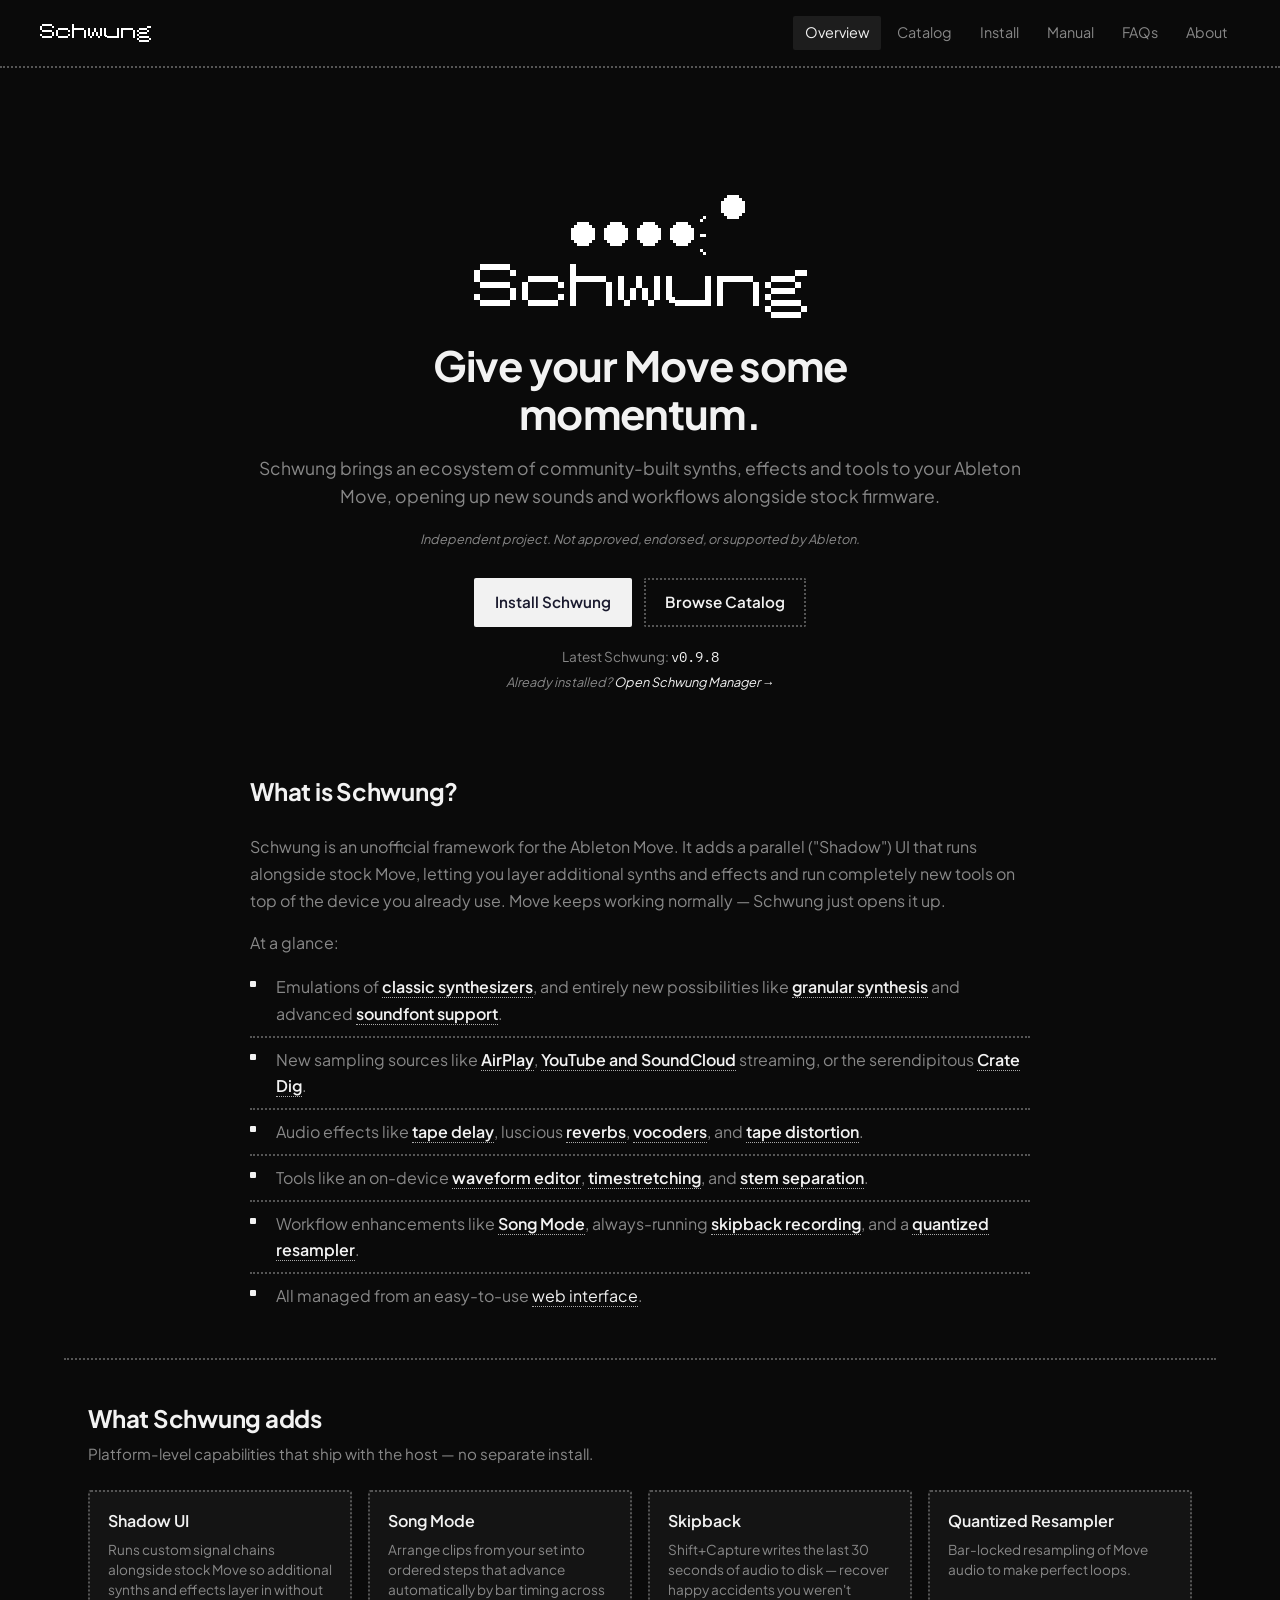
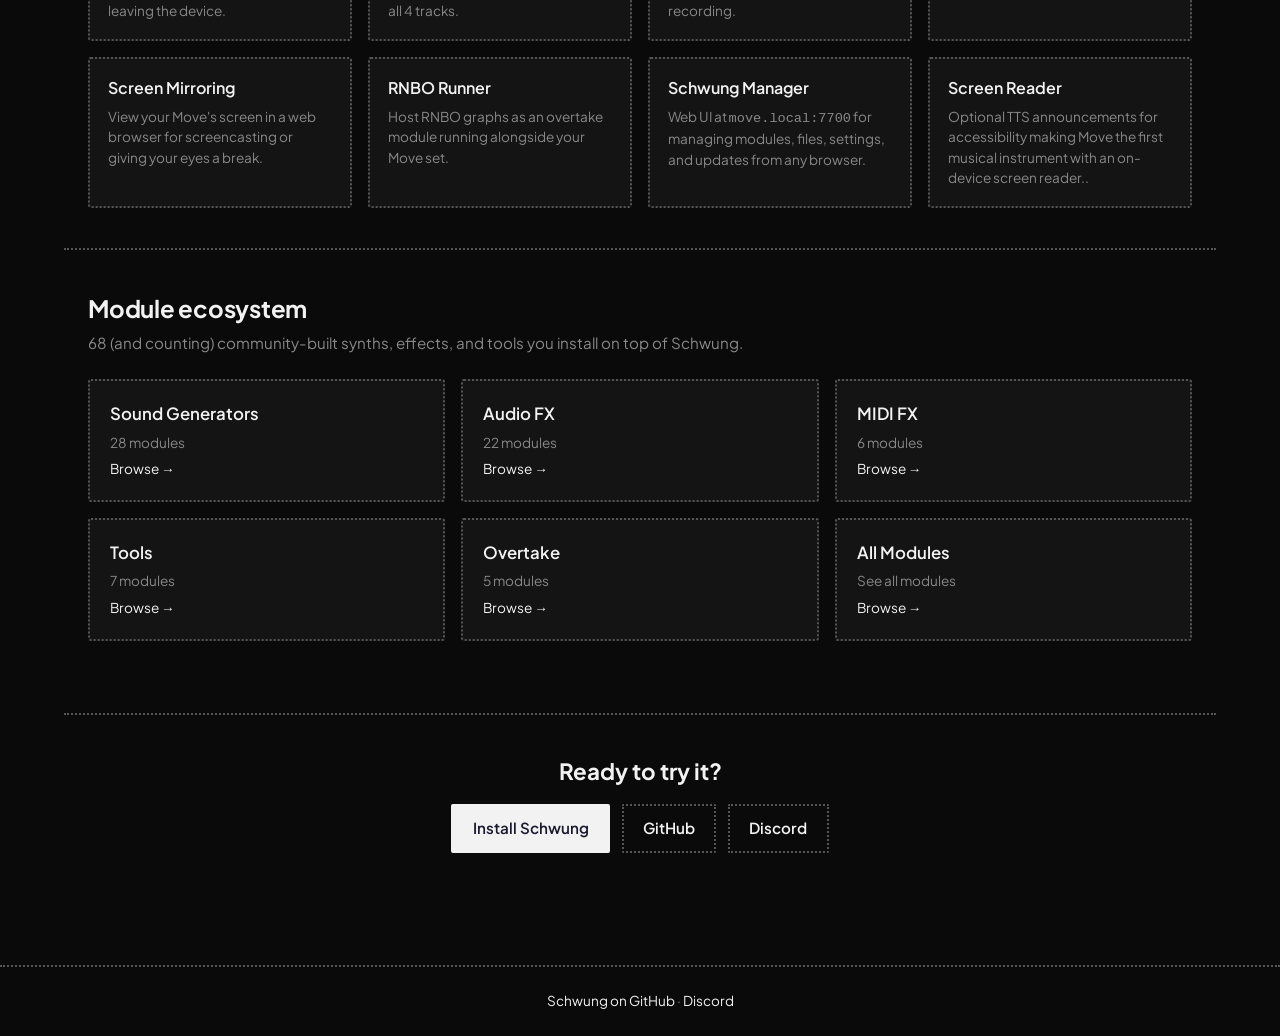
==== index.html @ 6557902b "Add Manual page Sticky-TOC layout with collapsible deep-dives for Link Audio tradeoffs, Forward Chan" ====
<!DOCTYPE html>
<html lang="en">
<head>
    <meta charset="UTF-8">
    <meta name="viewport" content="width=device-width, initial-scale=1.0">
    <title>Schwung — open up your Ableton Move</title>
    <meta name="description" content="Schwung turns your Ableton Move into an open, modular instrument — opening it up to new sounds, effects, tools, and workflows.">
    <link rel="stylesheet" href="style.css">
</head>
<body class="page-overview">
    <a href="#main" class="skip-link">Skip to main content</a>
    <header class="site-nav">
        <div class="nav-inner">
            <a class="nav-brand" href="index.html" aria-label="Schwung home">
                <img src="images/schwung-logo-wordmark.png" alt="Schwung" class="brand-logo">
            </a>
            <nav class="nav-links" aria-label="Primary">
                <a class="nav-link active" href="index.html" aria-current="page">Overview</a>
                <a class="nav-link" href="catalog.html">Catalog</a>
                <a class="nav-link" href="install.html">Install</a>
                <a class="nav-link" href="manual.html">Manual</a>
                <a class="nav-link" href="faqs.html">FAQs</a>
                <a class="nav-link" href="about.html">About</a>
            </nav>
        </div>
    </header>

    <main id="main">
        <section class="hero">
            <div class="hero-logo" aria-hidden="true">
                <img src="images/schwung-balls.gif" alt="" class="hero-logo-balls">
                <img src="images/schwung-wordmark.png" alt="" class="hero-logo-mark">
            </div>
            <h1>Give your <span class="accent">Move</span> some momentum.</h1>
            <p class="hero-lede">
                Schwung brings an ecosystem of community-built synths, effects and tools to your Ableton Move, opening up new sounds and workflows alongside stock firmware.
            </p>
            <p class="hero-disclaimer">Independent project. Not approved, endorsed, or supported by Ableton.</p>
            <div class="hero-actions">
                <a class="btn btn-primary" href="install.html">Install Schwung</a>
                <a class="btn btn-secondary" href="catalog.html">Browse Catalog</a>
            </div>
            <p class="installer-version" id="schwung-version" hidden>
                Latest Schwung:
                <a id="schwung-version-link" href="https://github.com/charlesvestal/schwung/releases/latest" target="_blank" rel="noopener">
                    <code id="schwung-version-tag">v—</code>
                </a>
            </p>
            <p class="hero-already-installed">
                <em>Already installed? <a href="http://move.local:7700" target="_blank" rel="noopener">Open Schwung Manager →</a></em>
            </p>
        </section>

        <section class="section">
            <div class="section-header">
                <h2>What is Schwung?</h2>
            </div>
            <div class="section-prose">
                <p>
                    Schwung is an unofficial framework for the Ableton Move. It adds a parallel ("Shadow") UI that runs alongside stock Move, letting you layer additional synths and effects and run completely new tools on top of the device you already use. Move keeps working normally — Schwung just opens it up.
                </p>
                <p>At a glance:</p>
                <ul class="glance-list">
                    <li>Emulations of <a href="catalog.html?filter=sound_generator"><b>classic synthesizers</b></a>, and entirely new possibilities like <a href="https://github.com/handcraftedcc/move-everything-granny" target="_blank" rel="noopener"><b>granular synthesis</b></a> and advanced <a href="https://github.com/charlesvestal/schwung-sf2" target="_blank" rel="noopener"><b>soundfont support</b></a>.</li>
                    <li>New sampling sources like <a href="https://github.com/charlesvestal/schwung-airplay" target="_blank" rel="noopener"><b>AirPlay</b></a>, <a href="https://github.com/charlesvestal/schwung-webstream" target="_blank" rel="noopener"><b>YouTube and SoundCloud</b></a> streaming, or the serendipitous <a href="https://charlesvestal.github.io/schwung-webstream/cratedig.html" target="_blank" rel="noopener"><b>Crate Dig</b></a>.</li>
                    <li>Audio effects like <a href="https://github.com/charlesvestal/schwung-space-delay" target="_blank" rel="noopener"><b>tape delay</b></a>, luscious <a href="https://github.com/charlesvestal/schwung-cloudseed" target="_blank" rel="noopener"><b>reverbs</b></a>, <a href="https://github.com/charlesvestal/schwung-vocoder" target="_blank" rel="noopener"><b>vocoders</b></a>, and <a href="https://github.com/charlesvestal/schwung-tapescam" target="_blank" rel="noopener"><b>tape distortion</b></a>.</li>
                    <li>Tools like an on-device <a href="https://github.com/charlesvestal/schwung-waveform-editor" target="_blank" rel="noopener"><b>waveform editor</b></a>, <a href="https://github.com/charlesvestal/schwung-stretch" target="_blank" rel="noopener"><b>timestretching</b></a>, and <a href="https://github.com/charlesvestal/schwung-stems" target="_blank" rel="noopener"><b>stem separation</b></a>.</li>
                    <li>Workflow enhancements like <a href="https://github.com/charlesvestal/schwung/blob/main/MANUAL.md#song-mode" target="_blank" rel="noopener"><b>Song Mode</b></a>, always-running <a href="https://github.com/charlesvestal/schwung/blob/main/MANUAL.md" target="_blank" rel="noopener"><b>skipback recording</b></a>, and a <a href="https://github.com/charlesvestal/schwung/blob/main/MANUAL.md" target="_blank" rel="noopener"><b>quantized resampler</b></a>.</li>
                    <li>All managed from an easy-to-use <a href="https://github.com/charlesvestal/schwung/blob/main/MANUAL.md" target="_blank" rel="noopener">web interface</a>.</li>
                </ul>
            </div>
        </section>

        <section class="section">
            <div class="section-header">
                <h2>What Schwung adds</h2>
                <p>Platform-level capabilities that ship with the host — no separate install.</p>
            </div>
            <div class="feature-grid">
                <div class="feature-card">
                    <h3>Shadow UI</h3>
                    <p>Runs custom signal chains alongside stock Move so additional synths and effects layer in without leaving the device.</p>
                </div>
                <div class="feature-card">
                    <h3>Song Mode</h3>
                    <p>Arrange clips from your set into ordered steps that advance automatically by bar timing across all 4 tracks.</p>
                </div>
                <div class="feature-card">
                    <h3>Skipback</h3>
                    <p>Shift+Capture writes the last 30 seconds of audio to disk — recover happy accidents you weren't recording.</p>
                </div>
                <div class="feature-card">
                    <h3>Quantized Resampler</h3>
                    <p>Bar-locked resampling of Move audio to make perfect loops.</p>
                </div>
                <div class="feature-card">
                    <h3>Screen Mirroring</h3>
                    <p>View your Move's screen in a web browser for screencasting or giving your eyes a break.</p>
                </div>
                <div class="feature-card">
                    <h3>RNBO Runner</h3>
                    <p>Host RNBO graphs as an overtake module running alongside your Move set.</p>
                </div>
                <div class="feature-card">
                    <h3>Schwung Manager</h3>
                    <p>Web UI at <code>move.local:7700</code> for managing modules, files, settings, and updates from any browser.</p>
                </div>
                <div class="feature-card">
                    <h3>Screen Reader</h3>
                    <p>Optional TTS announcements for accessibility making Move the first musical instrument with an on-device screen reader..</p>
                </div>
            </div>
        </section>

        <section class="section">
            <div class="section-header">
                <h2>Module ecosystem</h2>
                <p id="module-count-blurb">Community-built synths, effects, and tools you install on top of Schwung.</p>
            </div>
            <div class="category-grid" id="category-grid">
                <a class="category-card" href="catalog.html?filter=sound_generator">
                    <h3>Sound Generators</h3>
                    <span class="count" data-category="sound_generator">—</span>
                    <span class="arrow">Browse →</span>
                </a>
                <a class="category-card" href="catalog.html?filter=audio_fx">
                    <h3>Audio FX</h3>
                    <span class="count" data-category="audio_fx">—</span>
                    <span class="arrow">Browse →</span>
                </a>
                <a class="category-card" href="catalog.html?filter=midi_fx">
                    <h3>MIDI FX</h3>
                    <span class="count" data-category="midi_fx">—</span>
                    <span class="arrow">Browse →</span>
                </a>
                <a class="category-card" href="catalog.html?filter=tool">
                    <h3>Tools</h3>
                    <span class="count" data-category="tool">—</span>
                    <span class="arrow">Browse →</span>
                </a>
                <a class="category-card" href="catalog.html?filter=overtake">
                    <h3>Overtake</h3>
                    <span class="count" data-category="overtake">—</span>
                    <span class="arrow">Browse →</span>
                </a>
                <a class="category-card" href="catalog.html">
                    <h3>All Modules</h3>
                    <span class="count">See all modules</span>
                    <span class="arrow">Browse →</span>
                </a>
            </div>
        </section>

        <section class="cta-strip">
            <h2>Ready to try it?</h2>
            <div class="actions">
                <a class="btn btn-primary" href="install.html">Install Schwung</a>
                <a class="btn btn-secondary" href="https://github.com/charlesvestal/schwung" target="_blank" rel="noopener">GitHub</a>
                <a class="btn btn-secondary" href="https://discord.gg/GHWaZCC9bQ" target="_blank" rel="noopener">Discord</a>
            </div>
        </section>
    </main>

    <footer class="site-footer">
        <p>
            <a href="https://github.com/charlesvestal/schwung" target="_blank" rel="noopener">Schwung on GitHub</a>
            ·
            <a href="https://discord.gg/GHWaZCC9bQ" target="_blank" rel="noopener">Discord</a>
        </p>
    </footer>

    <script>
        // Populate category counts from the catalog data
        fetch('data/module-catalog.json')
            .then(r => r.json())
            .then(data => {
                const counts = {};
                (data.modules || []).forEach(m => {
                    if (m.component_type === 'system' || m.component_type === 'featured') return;
                    counts[m.component_type] = (counts[m.component_type] || 0) + 1;
                });
                document.querySelectorAll('.count[data-category]').forEach(el => {
                    const c = counts[el.dataset.category] || 0;
                    el.textContent = `${c} module${c === 1 ? '' : 's'}`;
                });
                const total = Object.values(counts).reduce((a, b) => a + b, 0);
                const blurb = document.getElementById('module-count-blurb');
                if (blurb && total > 0) {
                    blurb.textContent = `${total} (and counting) community-built synths, effects, and tools you install on top of Schwung.`;
                }
            })
            .catch(() => {});

        // Show latest Schwung host version (data file maintained by update-data.yml)
        fetch('data/schwung-release.json')
            .then(r => r.ok ? r.json() : null)
            .then(data => {
                if (!data || !data.version) return;
                const el = document.getElementById('schwung-version');
                const tag = document.getElementById('schwung-version-tag');
                const link = document.getElementById('schwung-version-link');
                tag.textContent = data.version;
                if (data.html_url) link.href = data.html_url;
                el.hidden = false;
            })
            .catch(() => {});
    </script>
</body>
</html>
---- style.css ----
@font-face { font-family: 'Plus Jakarta Sans'; font-style: normal; font-weight: 400; font-display: swap; src: url('fonts/plus-jakarta-sans-400.woff2') format('woff2'); }
@font-face { font-family: 'Plus Jakarta Sans'; font-style: normal; font-weight: 500; font-display: swap; src: url('fonts/plus-jakarta-sans-500.woff2') format('woff2'); }
@font-face { font-family: 'Plus Jakarta Sans'; font-style: normal; font-weight: 600; font-display: swap; src: url('fonts/plus-jakarta-sans-600.woff2') format('woff2'); }
@font-face { font-family: 'Plus Jakarta Sans'; font-style: normal; font-weight: 700; font-display: swap; src: url('fonts/plus-jakarta-sans-700.woff2') format('woff2'); }
@font-face { font-family: 'IBM Plex Mono'; font-style: normal; font-weight: 400; font-display: swap; src: url('fonts/ibm-plex-mono-400.woff2') format('woff2'); }
@font-face { font-family: 'IBM Plex Mono'; font-style: normal; font-weight: 600; font-display: swap; src: url('fonts/ibm-plex-mono-600.woff2') format('woff2'); }

:root {
    --font-stack: "Plus Jakarta Sans", -apple-system, BlinkMacSystemFont, "Segoe UI", Roboto, Oxygen-Sans, Ubuntu, Cantarell, sans-serif;
    --font-mono: "IBM Plex Mono", "SF Mono", SFMono-Regular, Consolas, "Liberation Mono", Menlo, monospace;
    --bg: #0a0a0a;
    --bg-card: #141414;
    --bg-card-hover: #1c1c1c;
    --text: #f2f2f2;
    --text-muted: #888888;
    --accent: #f2f2f2;
    --accent-dim: #aaaaaa;
    --border: #555555;
    --badge-synth: #3a3a3a;
    --badge-fx: #4a4a4a;
    --badge-midi: #5a5a5a;
    --badge-overtake: #6a6a6a;
    --badge-tool: #444444;
    --badge-utility: #2c2c2c;
    --radius: 2px;
    --radius-tight: 1px;
}

* {
    margin: 0;
    padding: 0;
    box-sizing: border-box;
}

body {
    font-family: var(--font-stack);
    background: var(--bg);
    color: var(--text);
    line-height: 1.5;
    min-height: 100vh;
}

/* Global link styling — every anchor inherits these by default. Component
   styles (e.g. .nav-link, .btn) still override when needed. */
a {
    color: var(--accent);
    text-decoration: none;
}

a:hover {
    text-decoration: underline;
}

/* Focus visibility for keyboard users (mouse clicks don't trigger this) */
:focus {
    outline: none;
}

:focus-visible {
    outline: 2px solid var(--accent);
    outline-offset: 2px;
    border-radius: 2px;
}

a:focus-visible,
button:focus-visible,
[role="button"]:focus-visible,
summary:focus-visible,
select:focus-visible,
input:focus-visible {
    outline: 2px solid var(--accent);
    outline-offset: 2px;
}

/* Skip link — hidden until focused via keyboard */
.skip-link {
    position: absolute;
    top: -100px;
    left: 0.5rem;
    background: var(--accent);
    color: var(--bg);
    padding: 0.5rem 0.75rem;
    border-radius: 2px;
    font-weight: 600;
    text-decoration: none;
    z-index: 100;
    transition: top 0.15s ease;
}

.skip-link:focus,
.skip-link:focus-visible {
    top: 0.5rem;
}

/* Honor prefers-reduced-motion: hide animated hero GIF, leave wordmark */
@media (prefers-reduced-motion: reduce) {
    .hero-logo-balls {
        display: none;
    }
}

/* Site nav (shared across all pages) */
.site-nav {
    border-bottom: 2px dotted var(--border);
    padding: 1rem 1.5rem;
    background: var(--bg);
}

.nav-inner {
    max-width: 1200px;
    margin: 0 auto;
    display: flex;
    align-items: center;
    justify-content: space-between;
    gap: 1rem;
    flex-wrap: wrap;
}

.nav-brand {
    color: var(--accent);
    font-weight: 700;
    font-size: 1.25rem;
    letter-spacing: -0.01em;
    text-decoration: none;
    display: inline-flex;
    align-items: center;
}

.brand-logo {
    /* 1x source (111x18); display 1:1 — no scaling */
    height: 18px;
    width: auto;
    image-rendering: pixelated;
    image-rendering: -moz-crisp-edges;
    image-rendering: crisp-edges;
    display: block;
}

.hero-logo {
    display: flex;
    flex-direction: column;
    align-items: center;
    margin: 0 auto 1.5rem;
}

.hero-logo-balls,
.hero-logo-mark {
    image-rendering: pixelated;
    image-rendering: -moz-crisp-edges;
    image-rendering: crisp-edges;
    display: block;
    width: auto;
}

.hero-logo-balls {
    /* asset pre-scaled 3x (384x108); display 1:1 */
    height: 108px;
}

.hero-logo-mark {
    /* asset pre-scaled 3x (333x54); display 1:1 */
    height: 54px;
}

.nav-links {
    display: flex;
    gap: 0.25rem;
    flex-wrap: wrap;
}

.nav-link {
    color: var(--text-muted);
    text-decoration: none;
    padding: 0.4rem 0.75rem;
    border-radius: 2px;
    font-size: 0.9rem;
    transition: color 0.15s ease, background 0.15s ease;
}

.nav-link:hover {
    color: var(--text);
}

.nav-link.active {
    color: var(--accent);
    background: rgba(255, 255, 255, 0.08);
}

.hero-already-installed {
    margin-top: 0.4rem;
    font-size: 0.8rem;
    color: var(--text-muted);
}

/* Page heading (catalog/install/about top of <main>) */
.page-heading {
    margin-bottom: 1.25rem;
}

h1 {
    font-size: 1.8rem;
    font-weight: 700;
    letter-spacing: -0.02em;
    color: var(--accent);
}

.subtitle {
    color: var(--text-muted);
    font-size: 0.95rem;
    margin-top: 0.25rem;
}

main {
    max-width: 1200px;
    margin: 0 auto;
    padding: 1.5rem;
}

/* Controls */
.controls {
    display: flex;
    justify-content: space-between;
    align-items: center;
    flex-wrap: wrap;
    gap: 1rem;
    margin-bottom: 1rem;
}

.filters {
    display: flex;
    flex-wrap: wrap;
    gap: 0.4rem;
}

.filter-btn {
    background: transparent;
    border: 2px dotted var(--border);
    color: var(--text-muted);
    padding: 0.4rem 0.8rem;
    border-radius: 2px;
    cursor: pointer;
    font-size: 0.85rem;
    transition: all 0.15s ease;
}

.filter-btn:hover {
    border-color: var(--accent-dim);
    color: var(--text);
}

.filter-btn.active {
    background: var(--accent);
    border-color: var(--accent);
    color: #1a1a2e;
    font-weight: 600;
}

.sort-controls {
    display: flex;
    align-items: center;
    gap: 0.5rem;
    font-size: 0.85rem;
    color: var(--text-muted);
}

#sort-select {
    background: var(--bg-card);
    border: 2px dotted var(--border);
    color: var(--text);
    padding: 0.4rem 0.6rem;
    border-radius: 2px;
    font-size: 0.85rem;
    cursor: pointer;
}

.module-count {
    font-size: 0.85rem;
    color: var(--text-muted);
    margin-bottom: 1rem;
}

/* Grid */
.module-grid {
    display: grid;
    grid-template-columns: repeat(auto-fill, minmax(340px, 1fr));
    gap: 1rem;
}

/* Card */
.module-card {
    background: var(--bg-card);
    border: 2px dotted var(--border);
    border-radius: 3px;
    padding: 1.2rem;
    transition: background 0.15s ease, border-color 0.15s ease;
    display: flex;
    flex-direction: column;
    gap: 0.6rem;
}

.module-card:hover {
    background: var(--bg-card-hover);
    border-color: var(--accent-dim);
}

.card-header {
    display: flex;
    justify-content: space-between;
    align-items: flex-start;
    gap: 0.5rem;
}

.module-name {
    font-size: 1.1rem;
    font-weight: 600;
}

.module-name a {
    color: var(--text);
    text-decoration: none;
}

.module-name a:hover {
    color: var(--accent);
}

.badge {
    font-size: 0.7rem;
    font-weight: 600;
    padding: 0.2rem 0.5rem;
    border-radius: 1px;
    white-space: nowrap;
    text-transform: uppercase;
    letter-spacing: 0.04em;
    flex-shrink: 0;
}

.badge-sound_generator { background: var(--badge-synth); color: #fff; }
.badge-audio_fx { background: var(--badge-fx); color: #fff; }
.badge-midi_fx { background: var(--badge-midi); color: #fff; }
.badge-overtake { background: var(--badge-overtake); color: #fff; }
.badge-tool { background: var(--badge-tool); color: #fff; }
.badge-utility { background: var(--badge-utility); color: #fff; }

.module-description {
    font-size: 0.9rem;
    color: var(--text-muted);
    line-height: 1.45;
}

.module-meta {
    display: flex;
    justify-content: space-between;
    align-items: center;
    font-size: 0.8rem;
    color: var(--text-muted);
}

.module-version {
    font-size: 0.75rem;
    color: var(--text-muted);
    font-family: var(--font-mono);
}

.module-dates {
    display: flex;
    gap: 1rem;
    font-size: 0.75rem;
    color: var(--text-muted);
}

.module-requires {
    font-size: 0.8rem;
    color: var(--accent-dim);
    font-style: italic;
}

.card-footer {
    display: flex;
    justify-content: space-between;
    align-items: center;
    margin-top: auto;
    padding-top: 0.4rem;
}

.download-count {
    font-size: 0.8rem;
    color: var(--text-muted);
    display: flex;
    align-items: center;
    gap: 0.3rem;
}

.download-count svg {
    width: 14px;
    height: 14px;
    fill: currentColor;
}

/* Audio preview */
.audio-preview {
    display: flex;
    align-items: center;
    gap: 0.5rem;
}

.play-btn {
    background: none;
    border: 2px dotted var(--border);
    color: var(--accent);
    width: 32px;
    height: 32px;
    border-radius: 50%;
    cursor: pointer;
    display: flex;
    align-items: center;
    justify-content: center;
    transition: all 0.15s ease;
    flex-shrink: 0;
}

.play-btn:hover {
    background: var(--accent);
    color: #1a1a2e;
    border-color: var(--accent);
}

.play-btn.playing {
    background: var(--accent);
    color: #1a1a2e;
    border-color: var(--accent);
}

.play-btn svg {
    width: 14px;
    height: 14px;
    fill: currentColor;
}

.progress-bar {
    flex: 1;
    height: 4px;
    background: var(--border);
    border-radius: 2px;
    overflow: hidden;
    cursor: pointer;
}

.progress-fill {
    height: 100%;
    background: var(--accent);
    width: 0%;
    border-radius: 2px;
    transition: width 0.1s linear;
}

/* Footer */
footer,
.site-footer {
    border-top: 2px dotted var(--border);
    padding: 1.5rem;
    text-align: center;
    margin-top: 3rem;
    color: var(--text-muted);
    font-size: 0.85rem;
}

footer a,
.site-footer a {
    color: var(--accent);
    text-decoration: none;
}

footer a:hover,
.site-footer a:hover {
    text-decoration: underline;
}

/* Hero (landing page) */
.hero {
    max-width: 1200px;
    margin: 0 auto;
    padding: 4rem 1.5rem 2.5rem;
    text-align: center;
}

.hero h1 {
    font-size: 2.6rem;
    line-height: 1.15;
    color: var(--text);
    max-width: 22ch;
    margin: 0 auto 1rem;
}

.hero h1 .accent {
    color: var(--accent);
}

.hero-lede {
    font-size: 1.1rem;
    color: var(--text-muted);
    max-width: 60ch;
    margin: 0 auto 1.25rem;
    line-height: 1.6;
}

.hero-disclaimer {
    font-size: 0.8rem;
    color: var(--text-muted);
    font-style: italic;
    margin-bottom: 1.75rem;
}

.hero-actions {
    display: flex;
    gap: 0.75rem;
    justify-content: center;
    flex-wrap: wrap;
}

.installer-version {
    margin-top: 1.25rem;
    font-size: 0.85rem;
    color: var(--text-muted);
}

.installer-version a {
    color: var(--accent);
    text-decoration: none;
}

.installer-version a:hover {
    text-decoration: underline;
}

.installer-version code {
    font-family: var(--font-mono);
    color: var(--text);
}

/* Buttons */
.btn {
    display: inline-flex;
    align-items: center;
    gap: 0.4rem;
    padding: 0.7rem 1.2rem;
    border-radius: 2px;
    font-size: 0.95rem;
    font-weight: 600;
    text-decoration: none;
    border: 2px dotted transparent;
    cursor: pointer;
    transition: background 0.15s ease, border-color 0.15s ease, color 0.15s ease;
}

.btn-primary {
    background: var(--accent);
    color: #1a1a2e;
    border-color: var(--accent);
}

.btn-primary:hover {
    background: var(--accent-dim);
    border-color: var(--accent-dim);
}

.btn-secondary {
    background: transparent;
    color: var(--text);
    border-color: var(--border);
}

.btn-secondary:hover {
    border-color: var(--accent-dim);
    color: var(--accent);
}

/* Generic content section */
.section {
    max-width: 1200px;
    margin: 0 auto;
    padding: 2.5rem 1.5rem;
}

.section + .section {
    border-top: 2px dotted var(--border);
}

.section-header {
    margin-bottom: 1.5rem;
}

/* When the section's body is prose (not a grid), center the header column too */
.section:has(> .section-prose) .section-header {
    max-width: 65ch;
    margin-left: auto;
    margin-right: auto;
}

.section-header h2 {
    font-size: 1.5rem;
    font-weight: 700;
    letter-spacing: -0.01em;
    color: var(--text);
    margin-bottom: 0.4rem;
}

.section-header p {
    color: var(--text-muted);
    font-size: 0.95rem;
    max-width: 65ch;
}

.section-prose {
    color: var(--text-muted);
    font-size: 1rem;
    line-height: 1.7;
    max-width: 65ch;
    margin-left: auto;
    margin-right: auto;
}

.section-prose p + p {
    margin-top: 0.9rem;
}

.section-prose a {
    color: var(--accent);
    text-decoration: none;
}

.section-prose a:hover {
    text-decoration: underline;
}

/* "At a glance" list — pixel-art bullet markers, generous spacing */
.glance-list {
    list-style: none;
    margin: 0.6rem auto 0;
    padding: 0;
    color: var(--text-muted);
    font-size: 1rem;
    line-height: 1.65;
    max-width: 65ch;
}

.glance-list li {
    position: relative;
    padding: 0.55rem 0 0.55rem 1.6rem;
    border-bottom: 2px dotted var(--border);
}

.glance-list li:last-child {
    border-bottom: none;
}

.glance-list li::before {
    content: '';
    position: absolute;
    left: 0;
    top: 1rem;
    width: 6px;
    height: 6px;
    background: var(--accent);
    border-radius: 1px;
}

.glance-list a {
    color: var(--accent);
    text-decoration: none;
    border-bottom: 1px dotted var(--accent-dim);
}

.glance-list a:hover {
    border-bottom-style: solid;
}

.glance-list b {
    font-weight: 600;
}

/* Feature grid (What Schwung adds) */
.feature-grid {
    display: grid;
    grid-template-columns: repeat(4, 1fr);
    gap: 1rem;
}

.feature-card {
    background: var(--bg-card);
    border: 2px dotted var(--border);
    border-radius: 3px;
    padding: 1.1rem;
    display: flex;
    flex-direction: column;
    gap: 0.4rem;
}

.feature-card h3 {
    font-size: 1rem;
    font-weight: 600;
    color: var(--accent);
    margin: 0;
}

.feature-card p {
    font-size: 0.85rem;
    color: var(--text-muted);
    line-height: 1.5;
    margin: 0;
}

/* Category grid (Module ecosystem) */
.category-grid {
    display: grid;
    grid-template-columns: repeat(3, 1fr);
    gap: 1rem;
}

.category-card {
    background: var(--bg-card);
    border: 2px dotted var(--border);
    border-radius: 3px;
    padding: 1.25rem;
    text-decoration: none;
    color: var(--text);
    transition: background 0.15s ease, border-color 0.15s ease;
    display: flex;
    flex-direction: column;
    gap: 0.4rem;
}

.category-card:hover {
    background: var(--bg-card-hover);
    border-color: var(--accent-dim);
}

.category-card h3 {
    font-size: 1.05rem;
    font-weight: 600;
    color: var(--accent);
    margin: 0;
}

.category-card .count {
    font-size: 0.85rem;
    color: var(--text-muted);
}

.category-card .arrow {
    margin-top: auto;
    font-size: 0.85rem;
    color: var(--accent);
}

/* CTA strip */
.cta-strip {
    max-width: 1200px;
    margin: 2rem auto 0;
    padding: 2.5rem 1.5rem;
    border-top: 2px dotted var(--border);
    text-align: center;
}

.cta-strip h2 {
    font-size: 1.4rem;
    font-weight: 700;
    color: var(--text);
    margin-bottom: 1rem;
}

.cta-strip .actions {
    display: flex;
    gap: 0.75rem;
    justify-content: center;
    flex-wrap: wrap;
}

/* Callout (Ableton disclaimer on About) */
.callout {
    border: 2px dotted var(--accent-dim);
    background: rgba(255, 255, 255, 0.04);
    color: var(--text);
    border-radius: 3px;
    padding: 1rem 1.2rem;
    font-size: 0.95rem;
    line-height: 1.6;
}

.callout strong {
    color: var(--accent);
}

/* Code block (install page) */
.code-block {
    position: relative;
    background: var(--bg-card);
    border: 2px dotted var(--border);
    border-radius: 2px;
    padding: 1rem 3rem 1rem 1rem;
    overflow-x: auto;
    margin: 0.6rem 0;
}

.code-block pre {
    margin: 0;
    color: var(--text);
    font-family: var(--font-mono);
    font-size: 0.85rem;
    line-height: 1.5;
    white-space: pre-wrap;
    word-break: break-all;
}

.copy-btn {
    position: absolute;
    top: 0.5rem;
    right: 0.5rem;
    background: var(--bg);
    border: 2px dotted var(--border);
    color: var(--text-muted);
    border-radius: 2px;
    padding: 0.25rem 0.5rem;
    font-size: 0.75rem;
    cursor: pointer;
    transition: color 0.15s ease, border-color 0.15s ease;
}

.copy-btn:hover {
    color: var(--accent);
    border-color: var(--accent-dim);
}

.copy-btn.copied {
    color: var(--accent);
}

/* Install page: platform download row */
.platform-buttons {
    display: flex;
    gap: 0.75rem;
    flex-wrap: wrap;
    margin: 0.5rem 0 0.4rem;
}

.platform-buttons .btn.detected {
    box-shadow: 0 0 0 2px var(--accent);
    position: relative;
}

.platform-buttons .btn.detected::after {
    content: 'detected';
    position: absolute;
    top: -0.7rem;
    right: 0.5rem;
    font-size: 0.65rem;
    text-transform: uppercase;
    letter-spacing: 0.05em;
    color: var(--accent);
    background: var(--bg);
    padding: 0 0.3rem;
    font-weight: 700;
}

/* Generic content list */
.bullet-list {
    list-style: disc;
    padding-left: 1.4rem;
    color: var(--text-muted);
    font-size: 0.95rem;
    line-height: 1.7;
}

.bullet-list li + li {
    margin-top: 0.25rem;
}

.bullet-list strong {
    color: var(--text);
}

.bullet-list a {
    color: var(--accent);
    text-decoration: none;
}

.bullet-list a:hover {
    text-decoration: underline;
}

/* FAQ items (native <details>/<summary>) */
.faq-list {
    display: flex;
    flex-direction: column;
    gap: 0.4rem;
}

.faq-item {
    background: var(--bg-card);
    border: 2px dotted var(--border);
    border-radius: 3px;
    overflow: hidden;
}

.faq-item > summary {
    list-style: none;
    cursor: pointer;
    padding: 0.85rem 1rem;
    font-size: 0.95rem;
    font-weight: 600;
    color: var(--text);
    display: flex;
    align-items: center;
    justify-content: space-between;
    gap: 1rem;
    transition: color 0.15s ease;
}

.faq-item > summary::-webkit-details-marker {
    display: none;
}

.faq-item > summary::after {
    content: '+';
    color: var(--accent-dim);
    font-weight: 400;
    font-size: 1.25rem;
    line-height: 1;
}

.faq-item[open] > summary::after {
    content: '−';
}

.faq-item > summary:hover {
    color: var(--accent);
}

.faq-body {
    padding: 0 1rem 1rem;
    color: var(--text-muted);
    font-size: 0.95rem;
    line-height: 1.65;
    max-width: 70ch;
}

.faq-body p + p {
    margin-top: 0.6rem;
}

/* Custom-counter list rendering so markers always sit inside the card
   regardless of browser (Safari renders default outside-position markers
   into the parent's overflow). */
.faq-body ol,
.faq-body ul {
    list-style: none;
    margin: 0.5rem 0;
    padding-left: 2rem;
}

.faq-body ol {
    counter-reset: faqstep;
}

.faq-body ol li,
.faq-body ul li {
    position: relative;
}

.faq-body ol li + li,
.faq-body ul li + li {
    margin-top: 0.25rem;
}

.faq-body ol li {
    counter-increment: faqstep;
}

.faq-body ol li::before {
    content: counter(faqstep) ".";
    position: absolute;
    left: -1.5rem;
    color: var(--accent-dim);
    font-weight: 600;
    width: 1.25rem;
    text-align: right;
}

.faq-body ul li::before {
    content: '';
    position: absolute;
    left: -1rem;
    top: 0.65em;
    width: 5px;
    height: 5px;
    background: var(--accent);
    border-radius: 1px;
}

.faq-body a {
    color: var(--accent);
    text-decoration: none;
}

.faq-body a:hover {
    text-decoration: underline;
}

.faq-body pre {
    background: var(--bg);
    border: 2px dotted var(--border);
    border-radius: 2px;
    padding: 0.6rem 0.8rem;
    margin: 0.5rem 0;
    overflow-x: auto;
    font-family: var(--font-mono);
    font-size: 0.8rem;
    color: var(--text);
}

.faq-body code {
    font-family: var(--font-mono);
    font-size: 0.85em;
    color: var(--text);
}

/* Manual page layout */
.manual-shell {
    max-width: 1200px;
    margin: 0 auto;
    padding: 1.5rem;
    display: grid;
    grid-template-columns: 220px 1fr;
    gap: 2.5rem;
    align-items: start;
}

.manual-toc {
    position: sticky;
    top: 1.25rem;
    max-height: calc(100vh - 2.5rem);
    overflow-y: auto;
    padding-right: 0.5rem;
    border-right: 2px dotted var(--border);
}

.manual-toc h2 {
    font-size: 0.7rem;
    text-transform: uppercase;
    letter-spacing: 0.08em;
    color: var(--text-muted);
    margin-bottom: 0.6rem;
    font-weight: 600;
}

.manual-toc ol {
    list-style: none;
    counter-reset: tocstep;
    padding: 0;
    margin: 0;
}

.manual-toc li {
    counter-increment: tocstep;
    margin: 0;
}

.manual-toc a {
    display: block;
    padding: 0.3rem 0 0.3rem 1.6rem;
    position: relative;
    font-size: 0.85rem;
    color: var(--text-muted);
    text-decoration: none;
    line-height: 1.35;
    border-bottom: 1px dotted transparent;
}

.manual-toc a::before {
    content: counter(tocstep, decimal-leading-zero);
    position: absolute;
    left: 0;
    top: 0.3rem;
    color: var(--accent-dim);
    font-family: var(--font-mono);
    font-size: 0.7rem;
}

.manual-toc a:hover {
    color: var(--accent);
    text-decoration: none;
}

.manual-content {
    min-width: 0;
    max-width: 70ch;
}

.manual-content h2 {
    font-size: 1.4rem;
    font-weight: 700;
    color: var(--accent);
    letter-spacing: -0.01em;
    margin: 0 0 0.5rem;
    padding-top: 0.5rem;
    scroll-margin-top: 1.5rem;
}

.manual-content h3 {
    font-size: 1.05rem;
    font-weight: 600;
    color: var(--text);
    margin: 1.5rem 0 0.5rem;
    scroll-margin-top: 1.5rem;
}

.manual-section + .manual-section {
    margin-top: 2.5rem;
    padding-top: 2.5rem;
    border-top: 2px dotted var(--border);
}

.manual-content p,
.manual-content ul,
.manual-content ol {
    color: var(--text-muted);
    font-size: 0.95rem;
    line-height: 1.65;
}

.manual-content p + p,
.manual-content p + ul,
.manual-content p + ol,
.manual-content ul + p,
.manual-content ol + p {
    margin-top: 0.7rem;
}

.manual-content ul,
.manual-content ol {
    padding-left: 1.4rem;
    margin: 0.6rem 0;
}

.manual-content li + li {
    margin-top: 0.3rem;
}

.manual-content ul li::marker {
    color: var(--accent-dim);
}

.manual-content ol li::marker {
    color: var(--accent-dim);
    font-family: var(--font-mono);
    font-size: 0.85em;
}

.manual-content strong {
    color: var(--text);
    font-weight: 600;
}

.manual-content code {
    font-family: var(--font-mono);
    font-size: 0.85em;
    color: var(--text);
    background: var(--bg-card);
    padding: 0.05rem 0.3rem;
    border-radius: 2px;
}

.manual-content pre {
    background: var(--bg-card);
    border: 2px dotted var(--border);
    border-radius: 2px;
    padding: 0.8rem 1rem;
    margin: 0.8rem 0;
    overflow-x: auto;
    font-family: var(--font-mono);
    font-size: 0.8rem;
    line-height: 1.45;
    color: var(--text);
}

.manual-content pre code {
    background: transparent;
    padding: 0;
    font-size: 1em;
}

.manual-content a {
    color: var(--accent);
    border-bottom: 1px dotted var(--accent-dim);
    text-decoration: none;
}

.manual-content a:hover {
    border-bottom-style: solid;
}

/* Shortcut / parameter tables */
.shortcut-table {
    width: 100%;
    border-collapse: collapse;
    margin: 0.8rem 0;
    font-size: 0.9rem;
    color: var(--text-muted);
}

.shortcut-table caption {
    text-align: left;
    font-size: 0.8rem;
    color: var(--text-muted);
    text-transform: uppercase;
    letter-spacing: 0.06em;
    margin-bottom: 0.4rem;
    font-weight: 600;
}

.shortcut-table th,
.shortcut-table td {
    text-align: left;
    padding: 0.55rem 0.7rem;
    border-bottom: 2px dotted var(--border);
    vertical-align: top;
}

.shortcut-table th {
    font-size: 0.75rem;
    text-transform: uppercase;
    letter-spacing: 0.06em;
    color: var(--accent-dim);
    font-weight: 600;
    border-bottom-color: var(--accent-dim);
}

.shortcut-table tr:last-child td {
    border-bottom: none;
}

.shortcut-table td:first-child {
    color: var(--text);
    font-weight: 500;
    white-space: nowrap;
}

.shortcut-table kbd {
    display: inline-block;
    font-family: var(--font-mono);
    font-size: 0.75rem;
    background: var(--bg-card);
    border: 1px solid var(--border);
    border-bottom-width: 2px;
    border-radius: 2px;
    padding: 0.1rem 0.35rem;
    color: var(--text);
    line-height: 1.3;
}

/* Notes / limitations callouts */
.note {
    border: 2px dotted var(--accent-dim);
    background: rgba(255, 255, 255, 0.03);
    border-radius: 3px;
    padding: 0.8rem 1rem;
    margin: 1rem 0;
    font-size: 0.9rem;
    line-height: 1.6;
    color: var(--text-muted);
}

.note strong {
    color: var(--accent);
}

.note.warning {
    border-color: #b89c5c;
}

.note.warning strong {
    color: #d6b878;
}

/* Inline collapsible deep-dives reuse .faq-item but tighter */
.manual-content .faq-list {
    margin: 1rem 0;
}

.manual-content .faq-item > summary {
    padding: 0.65rem 0.9rem;
    font-size: 0.9rem;
}

.manual-content .faq-body {
    padding: 0 0.9rem 0.9rem;
    font-size: 0.9rem;
}

@media (max-width: 900px) {
    .manual-shell {
        grid-template-columns: 1fr;
        gap: 1.5rem;
    }
    .manual-toc {
        position: static;
        max-height: none;
        border-right: none;
        border-bottom: 2px dotted var(--border);
        padding: 0 0 1rem;
    }
}

/* Responsive overrides for new sections */
@media (max-width: 900px) {
    .feature-grid {
        grid-template-columns: repeat(2, 1fr);
    }
    .category-grid {
        grid-template-columns: repeat(2, 1fr);
    }
}

@media (max-width: 560px) {
    .hero {
        padding: 2.5rem 1rem 1.5rem;
    }
    .hero h1 {
        font-size: 2rem;
    }
    .feature-grid,
    .category-grid {
        grid-template-columns: 1fr;
    }
    .nav-inner {
        flex-direction: column;
        align-items: flex-start;
    }
    .section {
        padding: 2rem 1rem;
    }
}

/* Responsive */
@media (max-width: 768px) {
    .module-grid {
        grid-template-columns: 1fr 1fr;
    }
    .controls {
        flex-direction: column;
        align-items: flex-start;
    }
}

@media (max-width: 500px) {
    .module-grid {
        grid-template-columns: 1fr;
    }
    header {
        padding: 1.5rem 1rem 1rem;
    }
    main {
        padding: 1rem;
    }
}
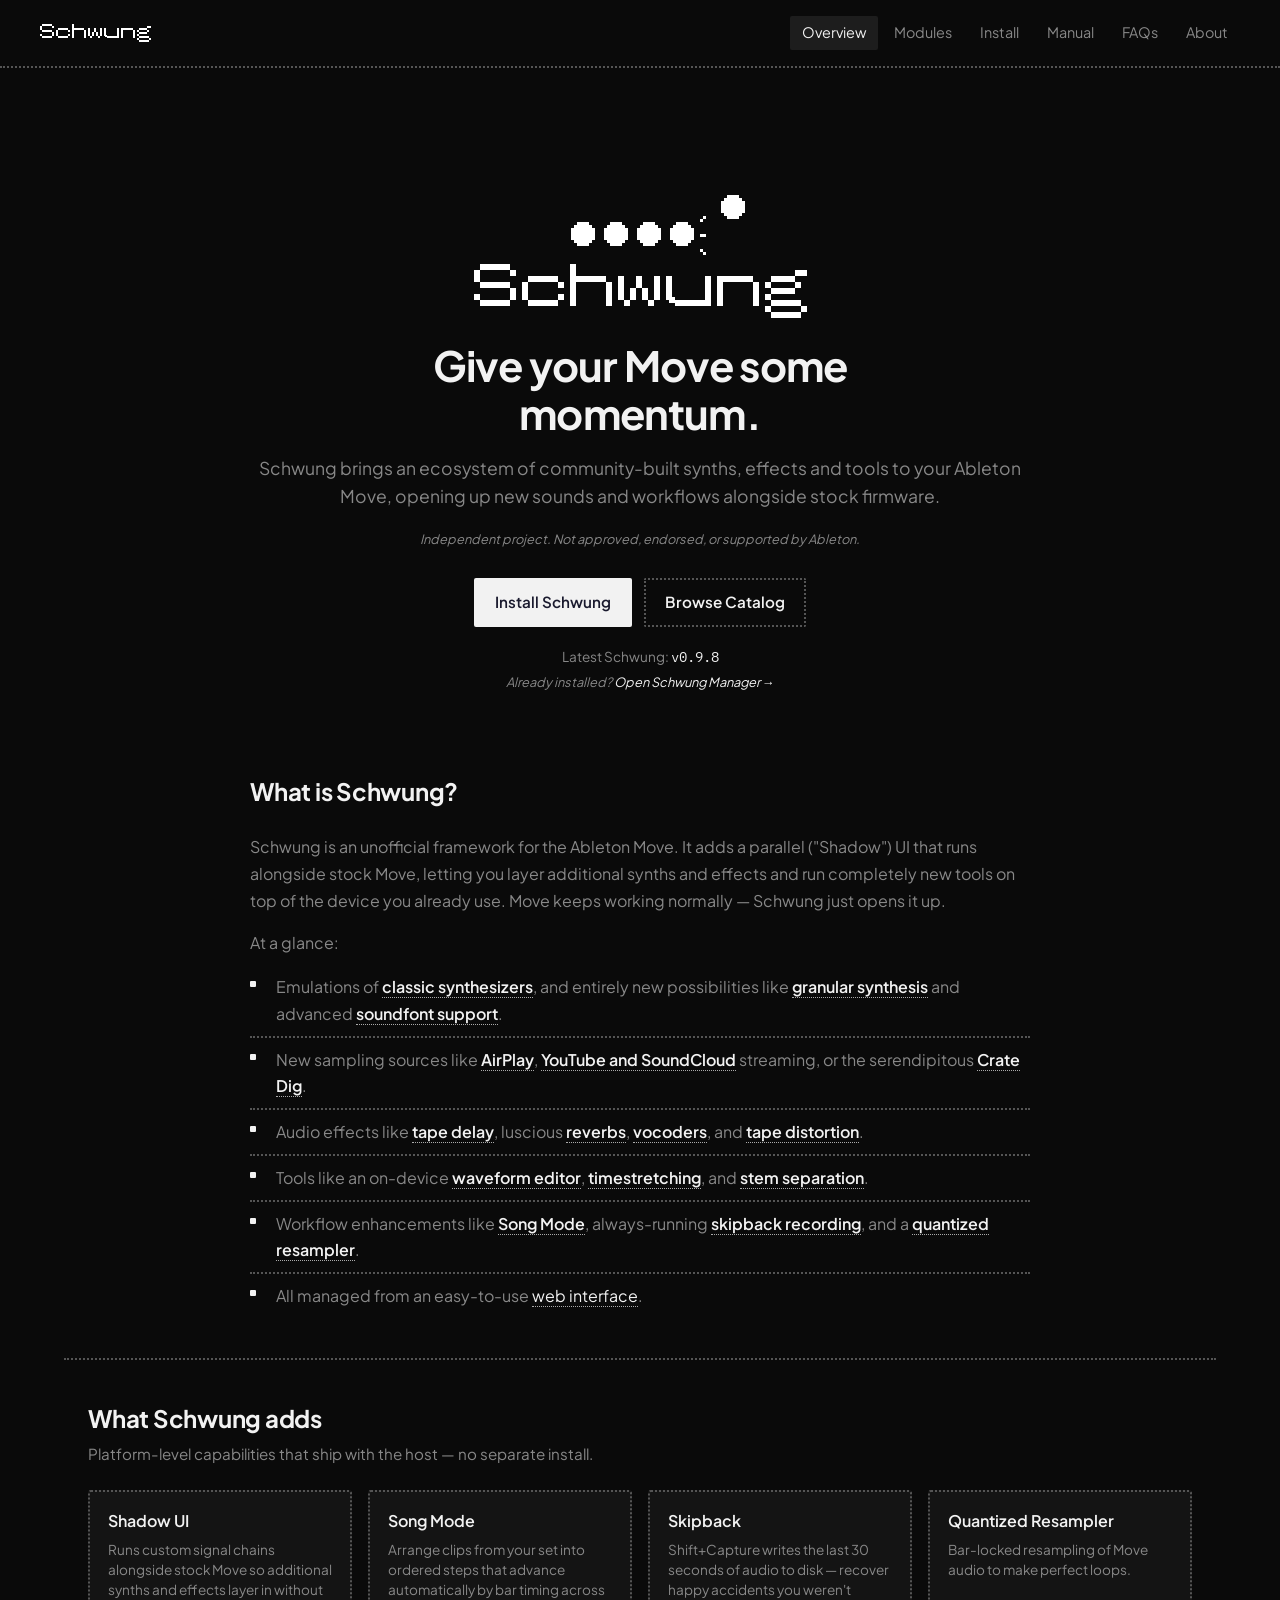
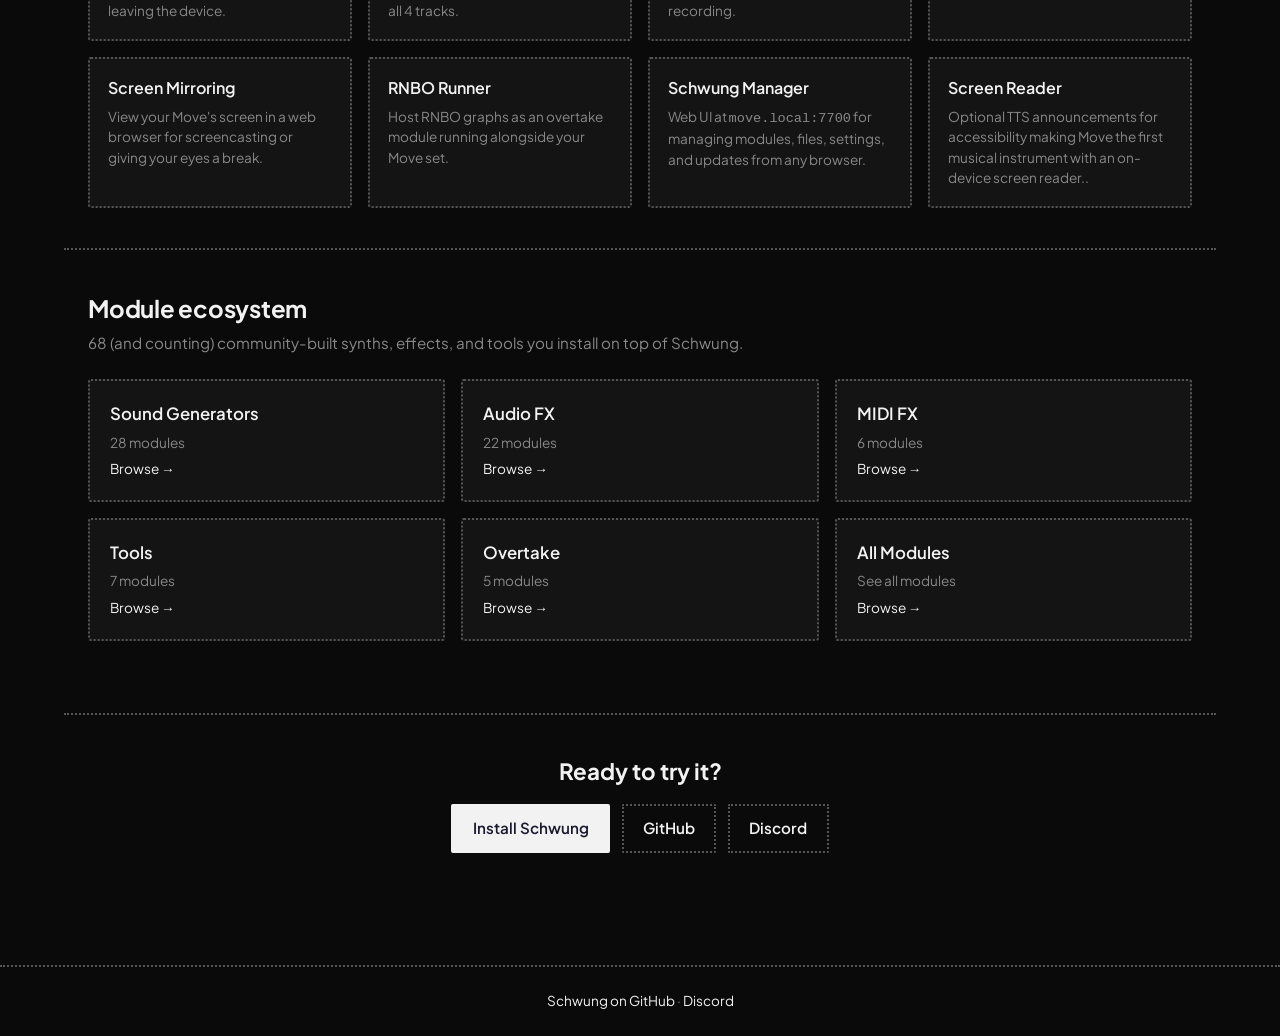
==== commit 4b240737: "Rename Catalog nav item to Modules Co-Authored-By: Claude Opus 4.7 (1M context) <noreply@anthropic.c" ====
--- a/index.html
+++ b/index.html
@@ -16,7 +16,7 @@
             </a>
             <nav class="nav-links" aria-label="Primary">
                 <a class="nav-link active" href="index.html" aria-current="page">Overview</a>
-                <a class="nav-link" href="catalog.html">Catalog</a>
+                <a class="nav-link" href="catalog.html">Modules</a>
                 <a class="nav-link" href="install.html">Install</a>
                 <a class="nav-link" href="manual.html">Manual</a>
                 <a class="nav-link" href="faqs.html">FAQs</a>
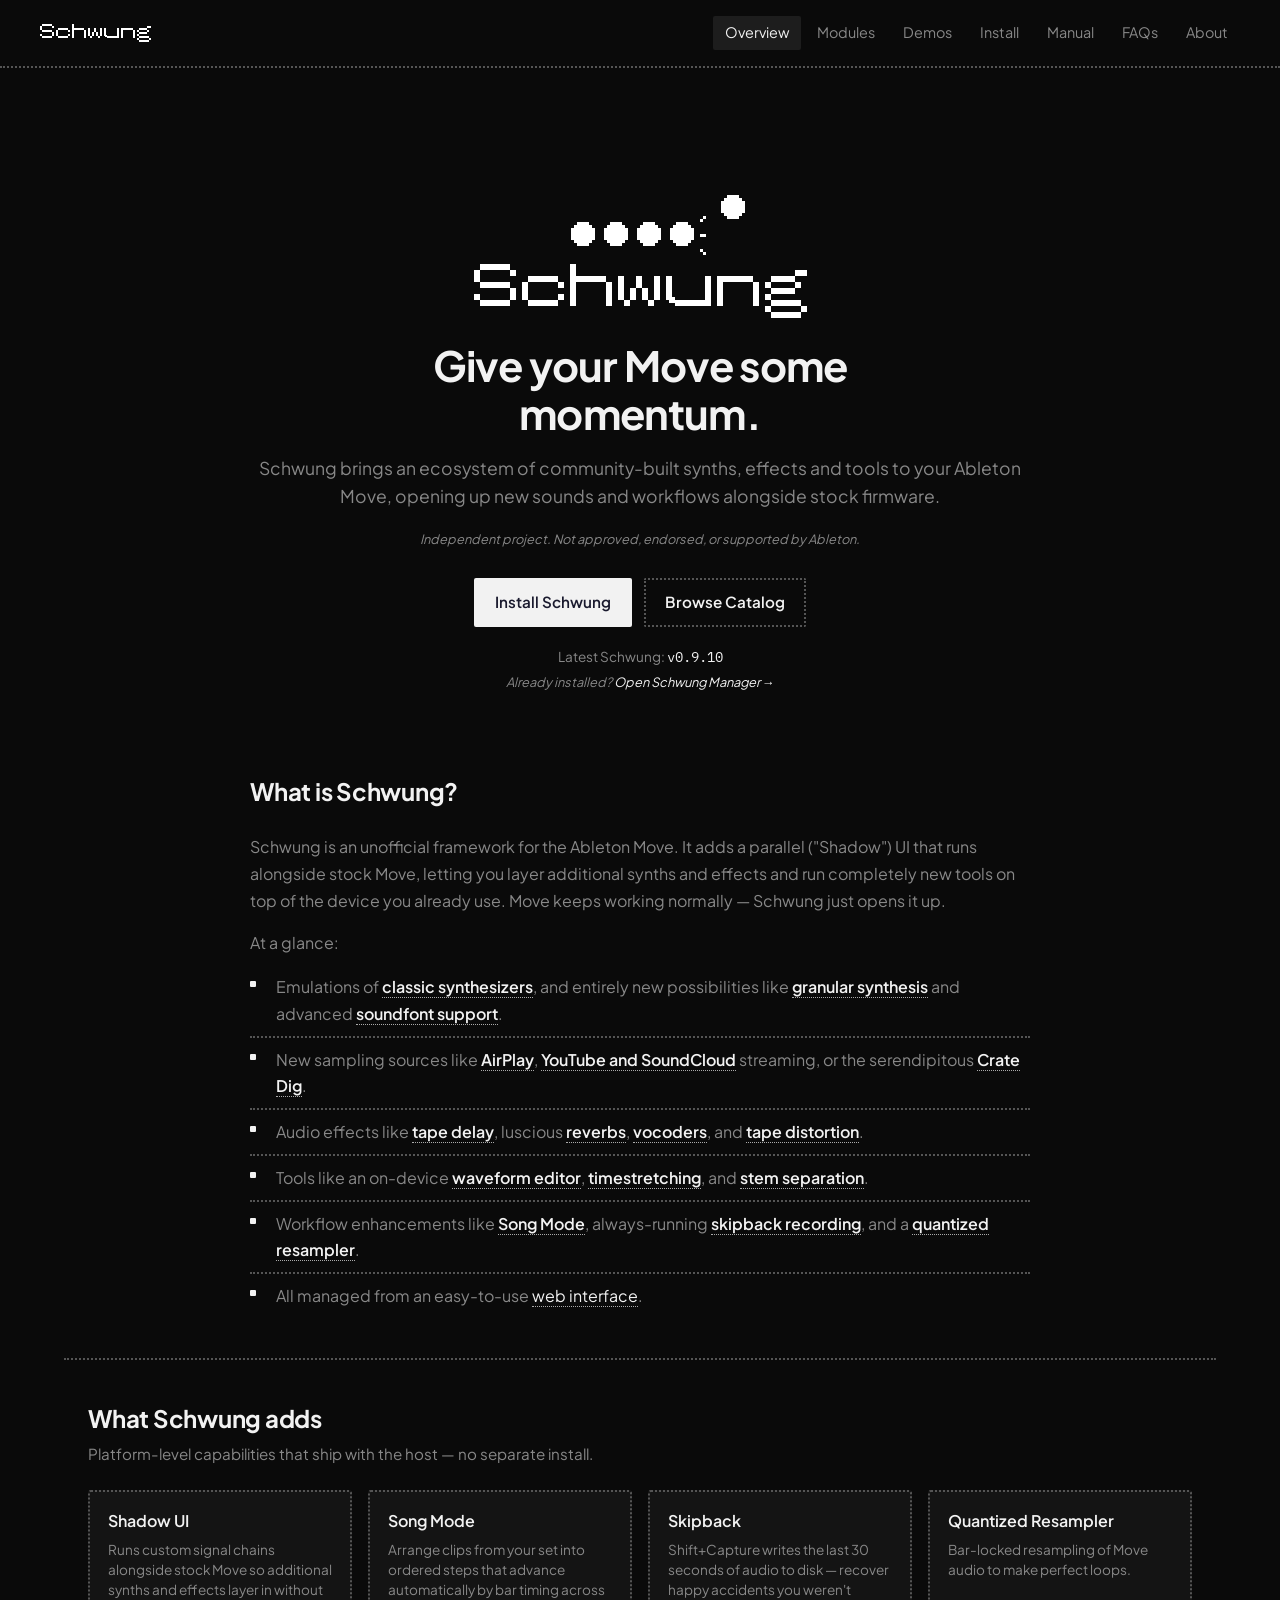
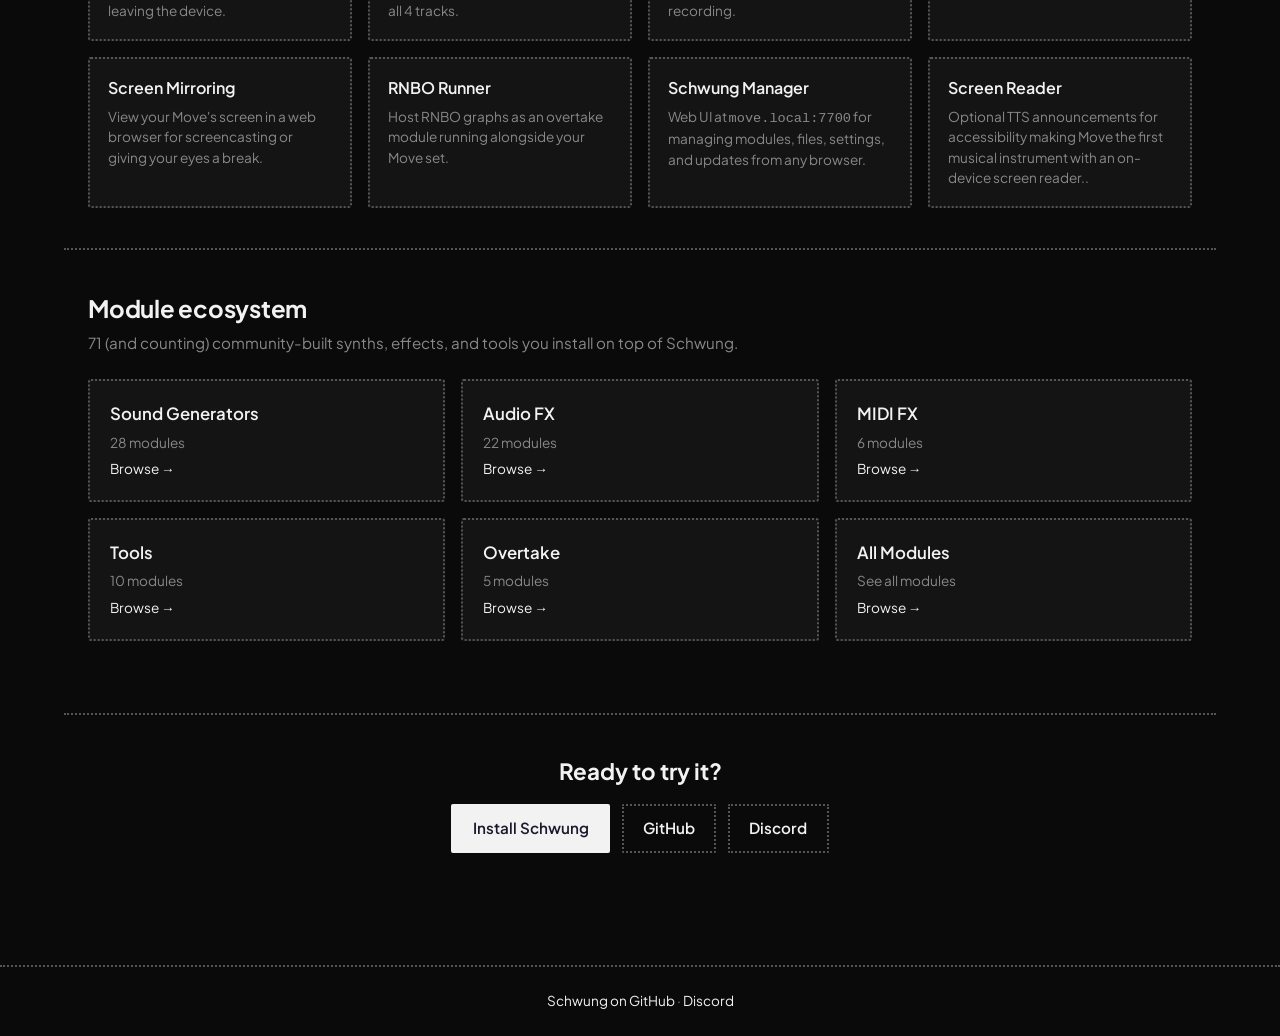
==== commit 3d9ac2e6: "Add Demos tab with YouTube playlist gallery Adds a Demos page that renders videos from the Schwung p" ====
--- a/index.html
+++ b/index.html
@@ -17,6 +17,7 @@
             <nav class="nav-links" aria-label="Primary">
                 <a class="nav-link active" href="index.html" aria-current="page">Overview</a>
                 <a class="nav-link" href="catalog.html">Modules</a>
+                <a class="nav-link" href="demos.html">Demos</a>
                 <a class="nav-link" href="install.html">Install</a>
                 <a class="nav-link" href="manual.html">Manual</a>
                 <a class="nav-link" href="faqs.html">FAQs</a>
--- a/style.css
+++ b/style.css
@@ -753,6 +753,110 @@
     color: var(--accent);
 }
 
+/* Demos gallery */
+.demos-grid {
+    display: grid;
+    grid-template-columns: repeat(auto-fill, minmax(320px, 1fr));
+    gap: 1.25rem;
+}
+
+.demos-status {
+    grid-column: 1 / -1;
+    color: var(--text-muted);
+    font-size: 0.95rem;
+    padding: 1rem 0;
+}
+
+.demo-card {
+    background: var(--bg-card);
+    border: 2px dotted var(--border);
+    border-radius: 3px;
+    overflow: hidden;
+    display: flex;
+    flex-direction: column;
+}
+
+.demo-player {
+    position: relative;
+    aspect-ratio: 16 / 9;
+    background: #000;
+}
+
+.demo-player iframe,
+.demo-player .demo-play {
+    position: absolute;
+    inset: 0;
+    width: 100%;
+    height: 100%;
+    border: 0;
+}
+
+.demo-play {
+    padding: 0;
+    margin: 0;
+    background: transparent;
+    cursor: pointer;
+    color: inherit;
+    display: block;
+}
+
+.demo-play img {
+    width: 100%;
+    height: 100%;
+    object-fit: cover;
+    display: block;
+    transition: transform 0.2s ease, opacity 0.2s ease;
+}
+
+.demo-play:hover img,
+.demo-play:focus-visible img {
+    transform: scale(1.02);
+    opacity: 0.85;
+}
+
+.demo-play-icon {
+    position: absolute;
+    top: 50%;
+    left: 50%;
+    transform: translate(-50%, -50%);
+    width: 3.25rem;
+    height: 3.25rem;
+    border-radius: 50%;
+    background: rgba(0, 0, 0, 0.65);
+    color: #fff;
+    display: flex;
+    align-items: center;
+    justify-content: center;
+    font-size: 1.1rem;
+    padding-left: 0.2rem;
+    pointer-events: none;
+    transition: background 0.15s ease;
+}
+
+.demo-play:hover .demo-play-icon,
+.demo-play:focus-visible .demo-play-icon {
+    background: rgba(0, 0, 0, 0.85);
+}
+
+.demo-meta {
+    padding: 0.85rem 1rem 1rem;
+    display: flex;
+    flex-direction: column;
+    gap: 0.25rem;
+}
+
+.demo-title {
+    font-size: 0.95rem;
+    font-weight: 600;
+    color: var(--accent);
+    line-height: 1.35;
+}
+
+.demo-date {
+    font-size: 0.8rem;
+    color: var(--text-muted);
+}
+
 /* CTA strip */
 .cta-strip {
     max-width: 1200px;
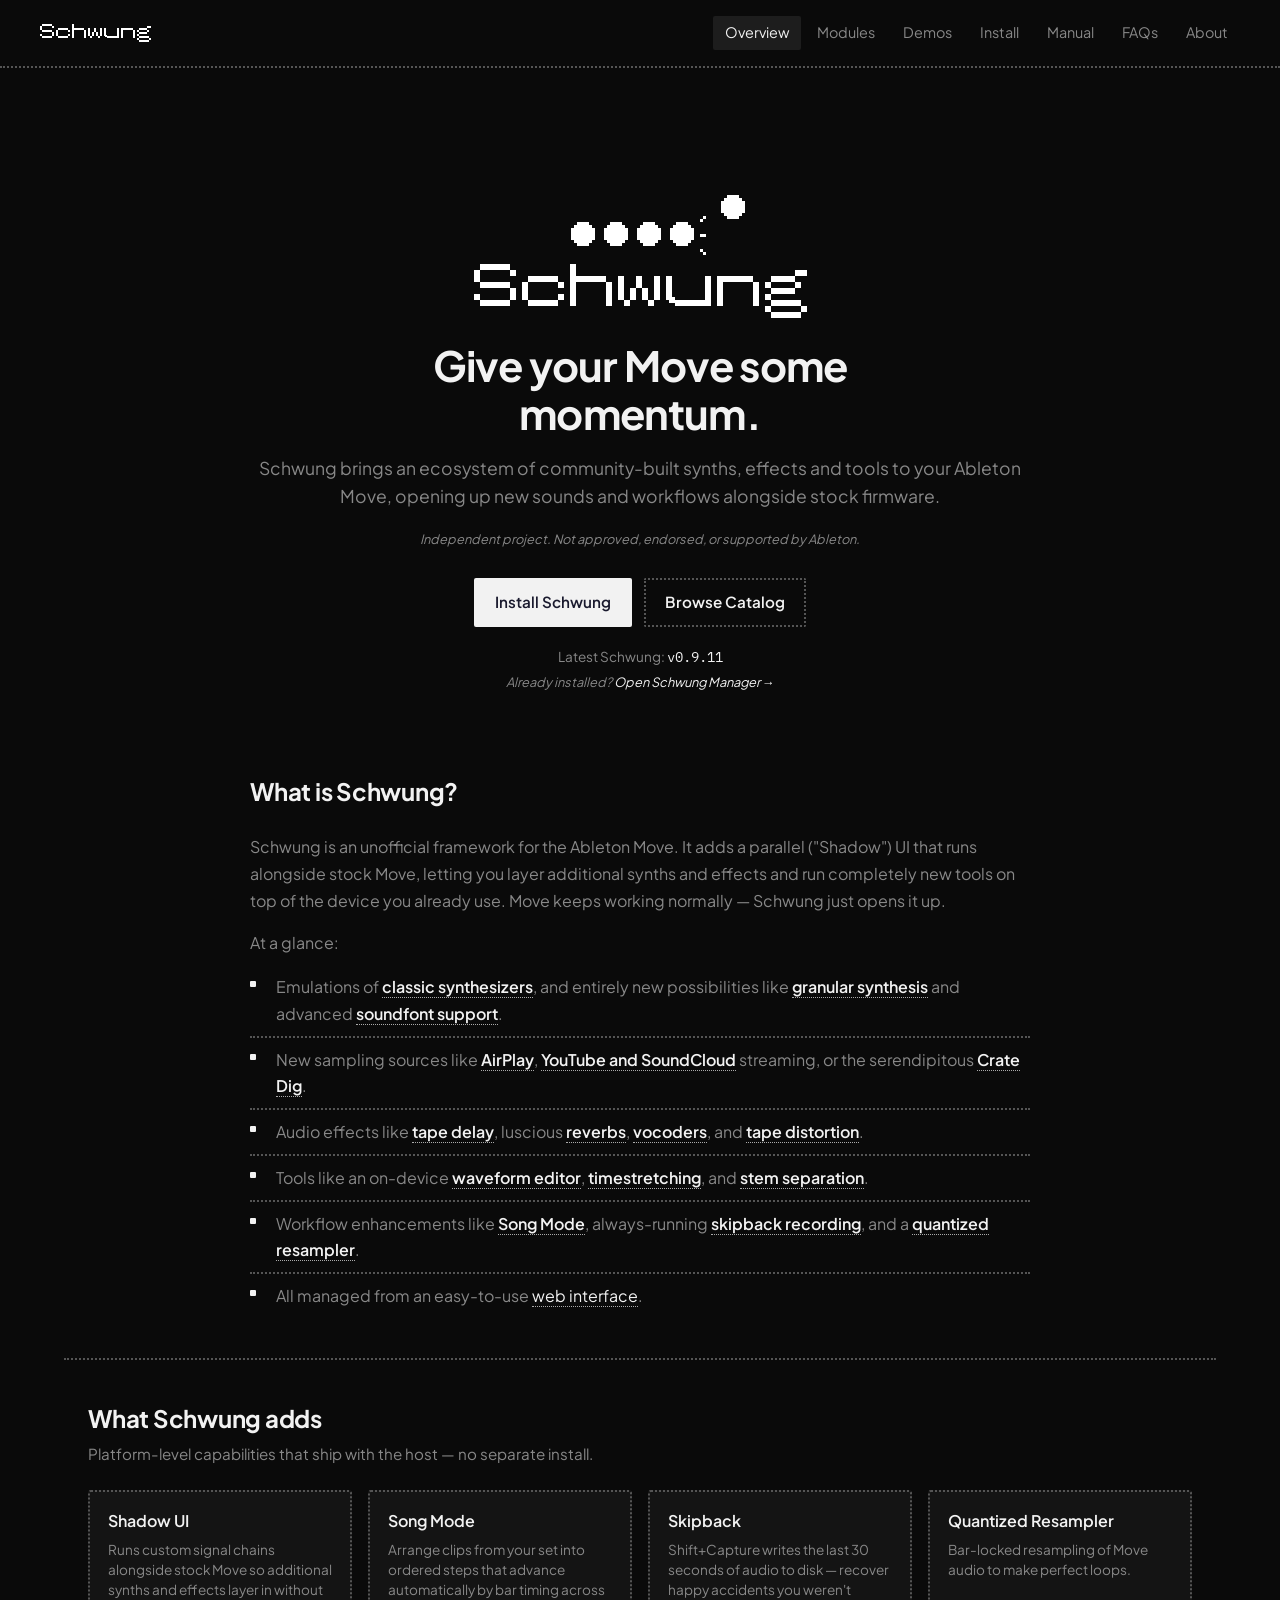
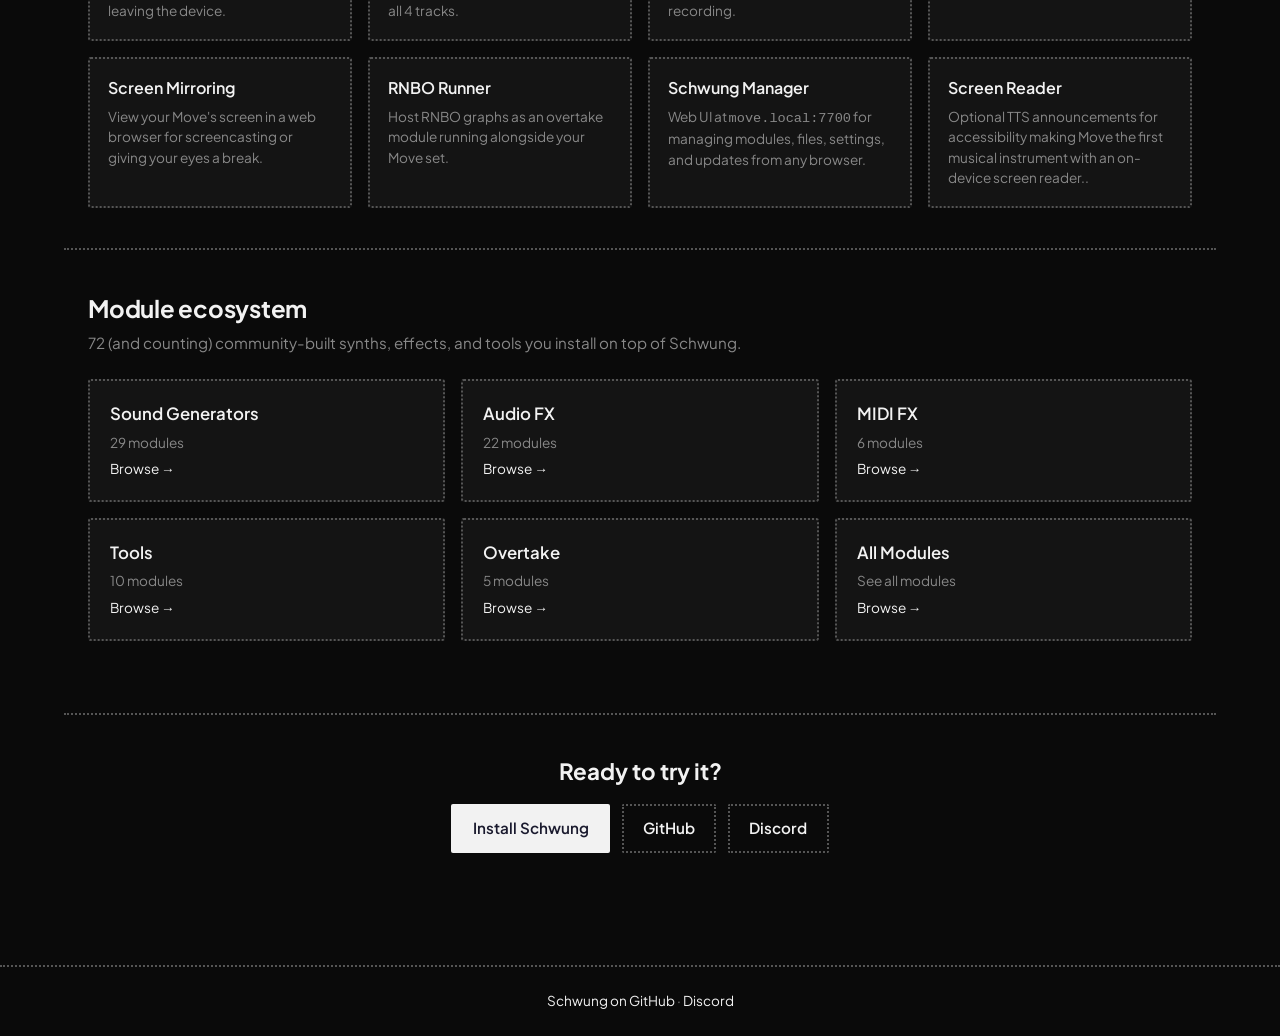
==== commit 9c6d5872: "Update index.html" ====
--- a/index.html
+++ b/index.html
@@ -67,7 +67,7 @@
                     <li>Audio effects like <a href="https://github.com/charlesvestal/schwung-space-delay" target="_blank" rel="noopener"><b>tape delay</b></a>, luscious <a href="https://github.com/charlesvestal/schwung-cloudseed" target="_blank" rel="noopener"><b>reverbs</b></a>, <a href="https://github.com/charlesvestal/schwung-vocoder" target="_blank" rel="noopener"><b>vocoders</b></a>, and <a href="https://github.com/charlesvestal/schwung-tapescam" target="_blank" rel="noopener"><b>tape distortion</b></a>.</li>
                     <li>Tools like an on-device <a href="https://github.com/charlesvestal/schwung-waveform-editor" target="_blank" rel="noopener"><b>waveform editor</b></a>, <a href="https://github.com/charlesvestal/schwung-stretch" target="_blank" rel="noopener"><b>timestretching</b></a>, and <a href="https://github.com/charlesvestal/schwung-stems" target="_blank" rel="noopener"><b>stem separation</b></a>.</li>
                     <li>Workflow enhancements like <a href="https://github.com/charlesvestal/schwung/blob/main/MANUAL.md#song-mode" target="_blank" rel="noopener"><b>Song Mode</b></a>, always-running <a href="https://github.com/charlesvestal/schwung/blob/main/MANUAL.md" target="_blank" rel="noopener"><b>skipback recording</b></a>, and a <a href="https://github.com/charlesvestal/schwung/blob/main/MANUAL.md" target="_blank" rel="noopener"><b>quantized resampler</b></a>.</li>
-                    <li>All managed from an easy-to-use <a href="https://github.com/charlesvestal/schwung/blob/main/MANUAL.md" target="_blank" rel="noopener">web interface</a>.</li>
+                    <li>All managed from an easy-to-use <a href="/manual.html" target="_blank" rel="noopener">web interface</a>.</li>
                 </ul>
             </div>
         </section>
--- a/style.css
+++ b/style.css
@@ -756,8 +756,8 @@
 /* Demos gallery */
 .demos-grid {
     display: grid;
-    grid-template-columns: repeat(auto-fill, minmax(320px, 1fr));
-    gap: 1.25rem;
+    grid-template-columns: repeat(auto-fill, minmax(360px, 1fr));
+    gap: 1.5rem;
 }
 
 .demos-status {
@@ -768,22 +768,20 @@
 }
 
 .demo-card {
-    background: var(--bg-card);
-    border: 2px dotted var(--border);
-    border-radius: 3px;
-    overflow: hidden;
     display: flex;
     flex-direction: column;
+    gap: 0.5rem;
 }
 
 .demo-player {
     position: relative;
     aspect-ratio: 16 / 9;
     background: #000;
-}
-
-.demo-player iframe,
-.demo-player .demo-play {
+    border-radius: 3px;
+    overflow: hidden;
+}
+
+.demo-player iframe {
     position: absolute;
     inset: 0;
     width: 100%;
@@ -791,70 +789,11 @@
     border: 0;
 }
 
-.demo-play {
-    padding: 0;
-    margin: 0;
-    background: transparent;
-    cursor: pointer;
-    color: inherit;
-    display: block;
-}
-
-.demo-play img {
-    width: 100%;
-    height: 100%;
-    object-fit: cover;
-    display: block;
-    transition: transform 0.2s ease, opacity 0.2s ease;
-}
-
-.demo-play:hover img,
-.demo-play:focus-visible img {
-    transform: scale(1.02);
-    opacity: 0.85;
-}
-
-.demo-play-icon {
-    position: absolute;
-    top: 50%;
-    left: 50%;
-    transform: translate(-50%, -50%);
-    width: 3.25rem;
-    height: 3.25rem;
-    border-radius: 50%;
-    background: rgba(0, 0, 0, 0.65);
-    color: #fff;
-    display: flex;
-    align-items: center;
-    justify-content: center;
-    font-size: 1.1rem;
-    padding-left: 0.2rem;
-    pointer-events: none;
-    transition: background 0.15s ease;
-}
-
-.demo-play:hover .demo-play-icon,
-.demo-play:focus-visible .demo-play-icon {
-    background: rgba(0, 0, 0, 0.85);
-}
-
-.demo-meta {
-    padding: 0.85rem 1rem 1rem;
-    display: flex;
-    flex-direction: column;
-    gap: 0.25rem;
-}
-
 .demo-title {
-    font-size: 0.95rem;
-    font-weight: 600;
+    font-size: 0.9rem;
+    font-weight: 500;
     color: var(--accent);
     line-height: 1.35;
-}
-
-.demo-date {
-    font-size: 0.8rem;
-    color: var(--text-muted);
 }
 
 /* CTA strip */
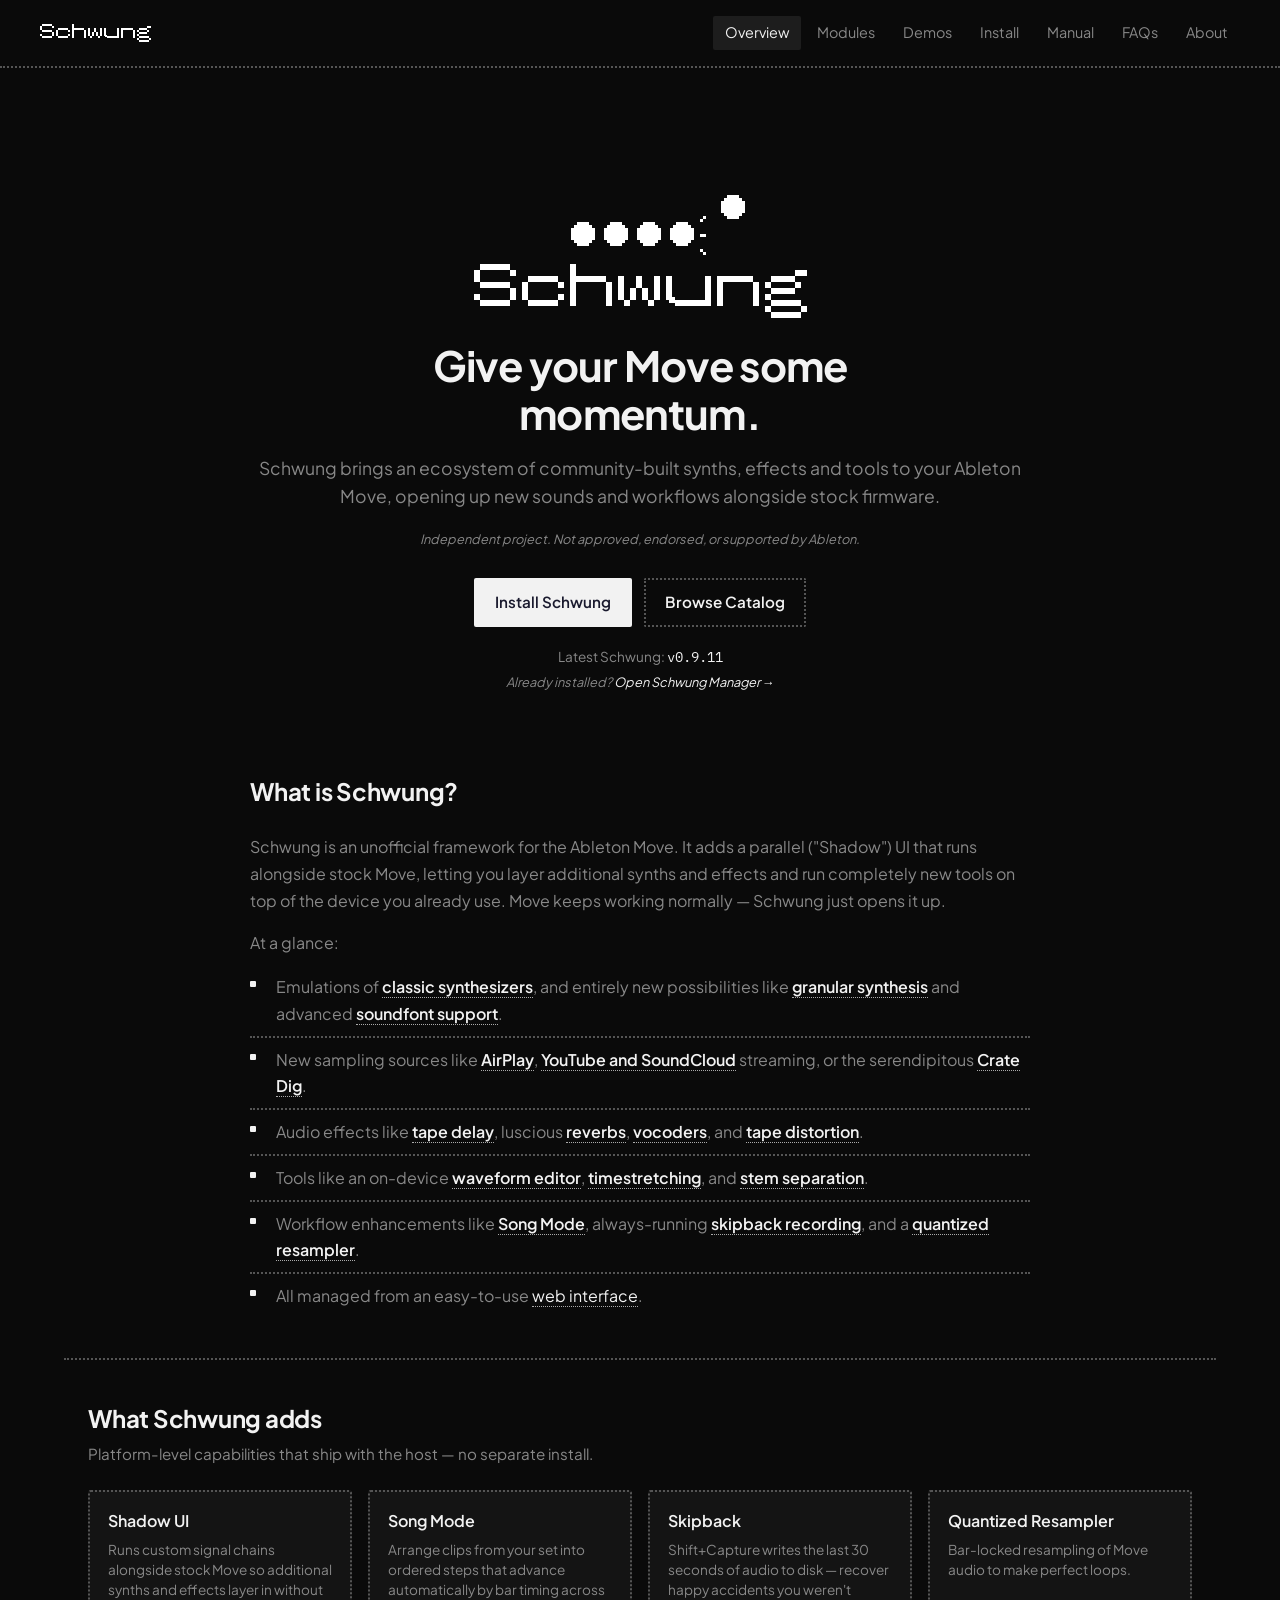
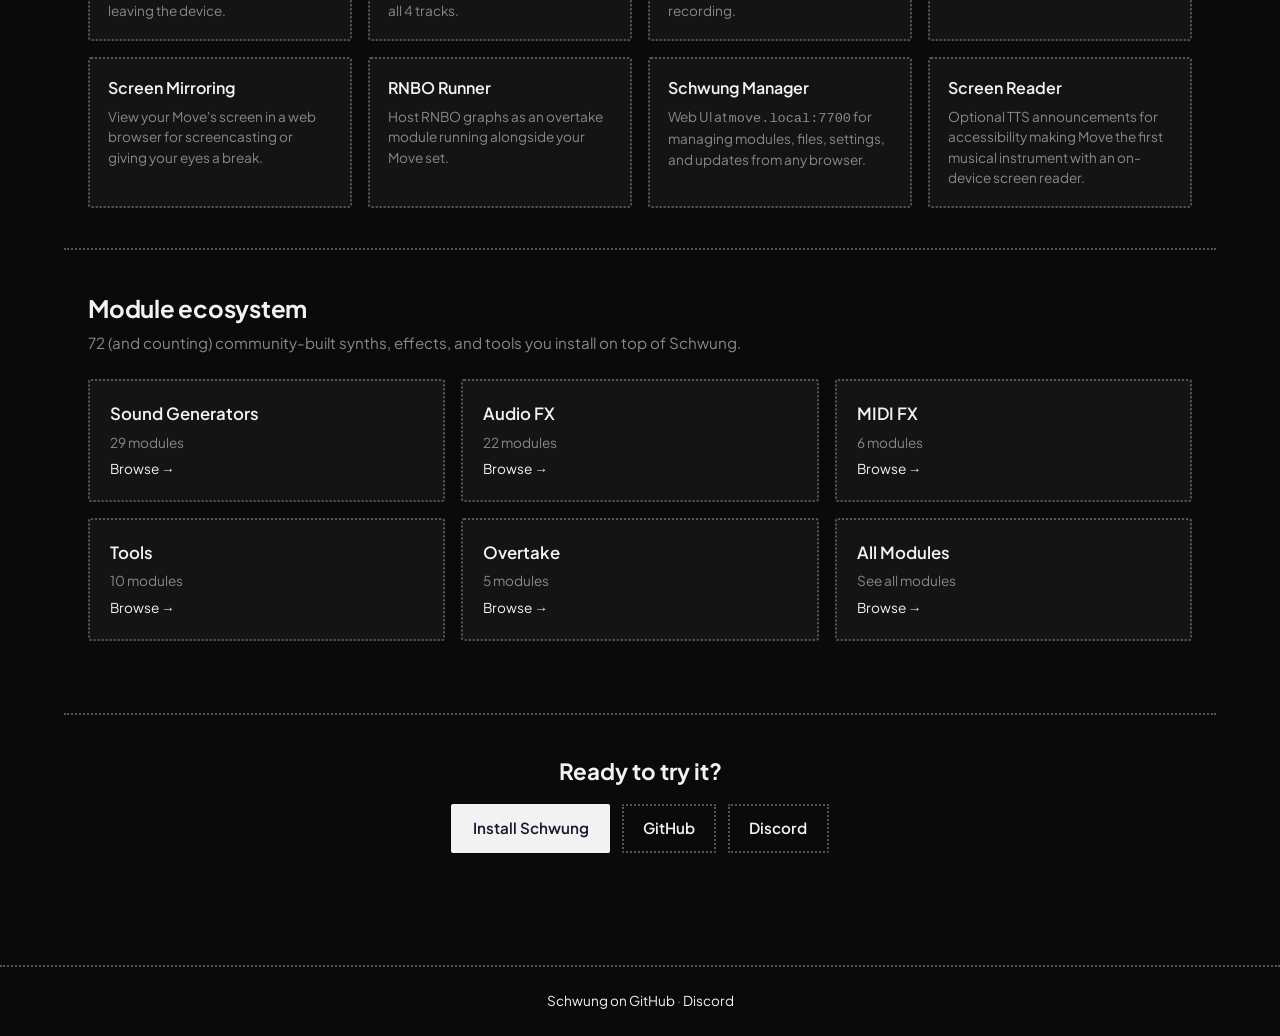
==== commit db15da17: "Typo fixes" ====
--- a/index.html
+++ b/index.html
@@ -66,7 +66,7 @@
                     <li>New sampling sources like <a href="https://github.com/charlesvestal/schwung-airplay" target="_blank" rel="noopener"><b>AirPlay</b></a>, <a href="https://github.com/charlesvestal/schwung-webstream" target="_blank" rel="noopener"><b>YouTube and SoundCloud</b></a> streaming, or the serendipitous <a href="https://charlesvestal.github.io/schwung-webstream/cratedig.html" target="_blank" rel="noopener"><b>Crate Dig</b></a>.</li>
                     <li>Audio effects like <a href="https://github.com/charlesvestal/schwung-space-delay" target="_blank" rel="noopener"><b>tape delay</b></a>, luscious <a href="https://github.com/charlesvestal/schwung-cloudseed" target="_blank" rel="noopener"><b>reverbs</b></a>, <a href="https://github.com/charlesvestal/schwung-vocoder" target="_blank" rel="noopener"><b>vocoders</b></a>, and <a href="https://github.com/charlesvestal/schwung-tapescam" target="_blank" rel="noopener"><b>tape distortion</b></a>.</li>
                     <li>Tools like an on-device <a href="https://github.com/charlesvestal/schwung-waveform-editor" target="_blank" rel="noopener"><b>waveform editor</b></a>, <a href="https://github.com/charlesvestal/schwung-stretch" target="_blank" rel="noopener"><b>timestretching</b></a>, and <a href="https://github.com/charlesvestal/schwung-stems" target="_blank" rel="noopener"><b>stem separation</b></a>.</li>
-                    <li>Workflow enhancements like <a href="https://github.com/charlesvestal/schwung/blob/main/MANUAL.md#song-mode" target="_blank" rel="noopener"><b>Song Mode</b></a>, always-running <a href="https://github.com/charlesvestal/schwung/blob/main/MANUAL.md" target="_blank" rel="noopener"><b>skipback recording</b></a>, and a <a href="https://github.com/charlesvestal/schwung/blob/main/MANUAL.md" target="_blank" rel="noopener"><b>quantized resampler</b></a>.</li>
+                    <li>Workflow enhancements like <a href="manual.html#tools"><b>Song Mode</b></a>, always-running <a href="manual.html#recording"><b>skipback recording</b></a>, and a <a href="manual.html#recording"><b>quantized resampler</b></a>.</li>
                     <li>All managed from an easy-to-use <a href="/manual.html" target="_blank" rel="noopener">web interface</a>.</li>
                 </ul>
             </div>
@@ -108,7 +108,7 @@
                 </div>
                 <div class="feature-card">
                     <h3>Screen Reader</h3>
-                    <p>Optional TTS announcements for accessibility making Move the first musical instrument with an on-device screen reader..</p>
+                    <p>Optional TTS announcements for accessibility making Move the first musical instrument with an on-device screen reader.</p>
                 </div>
             </div>
         </section>
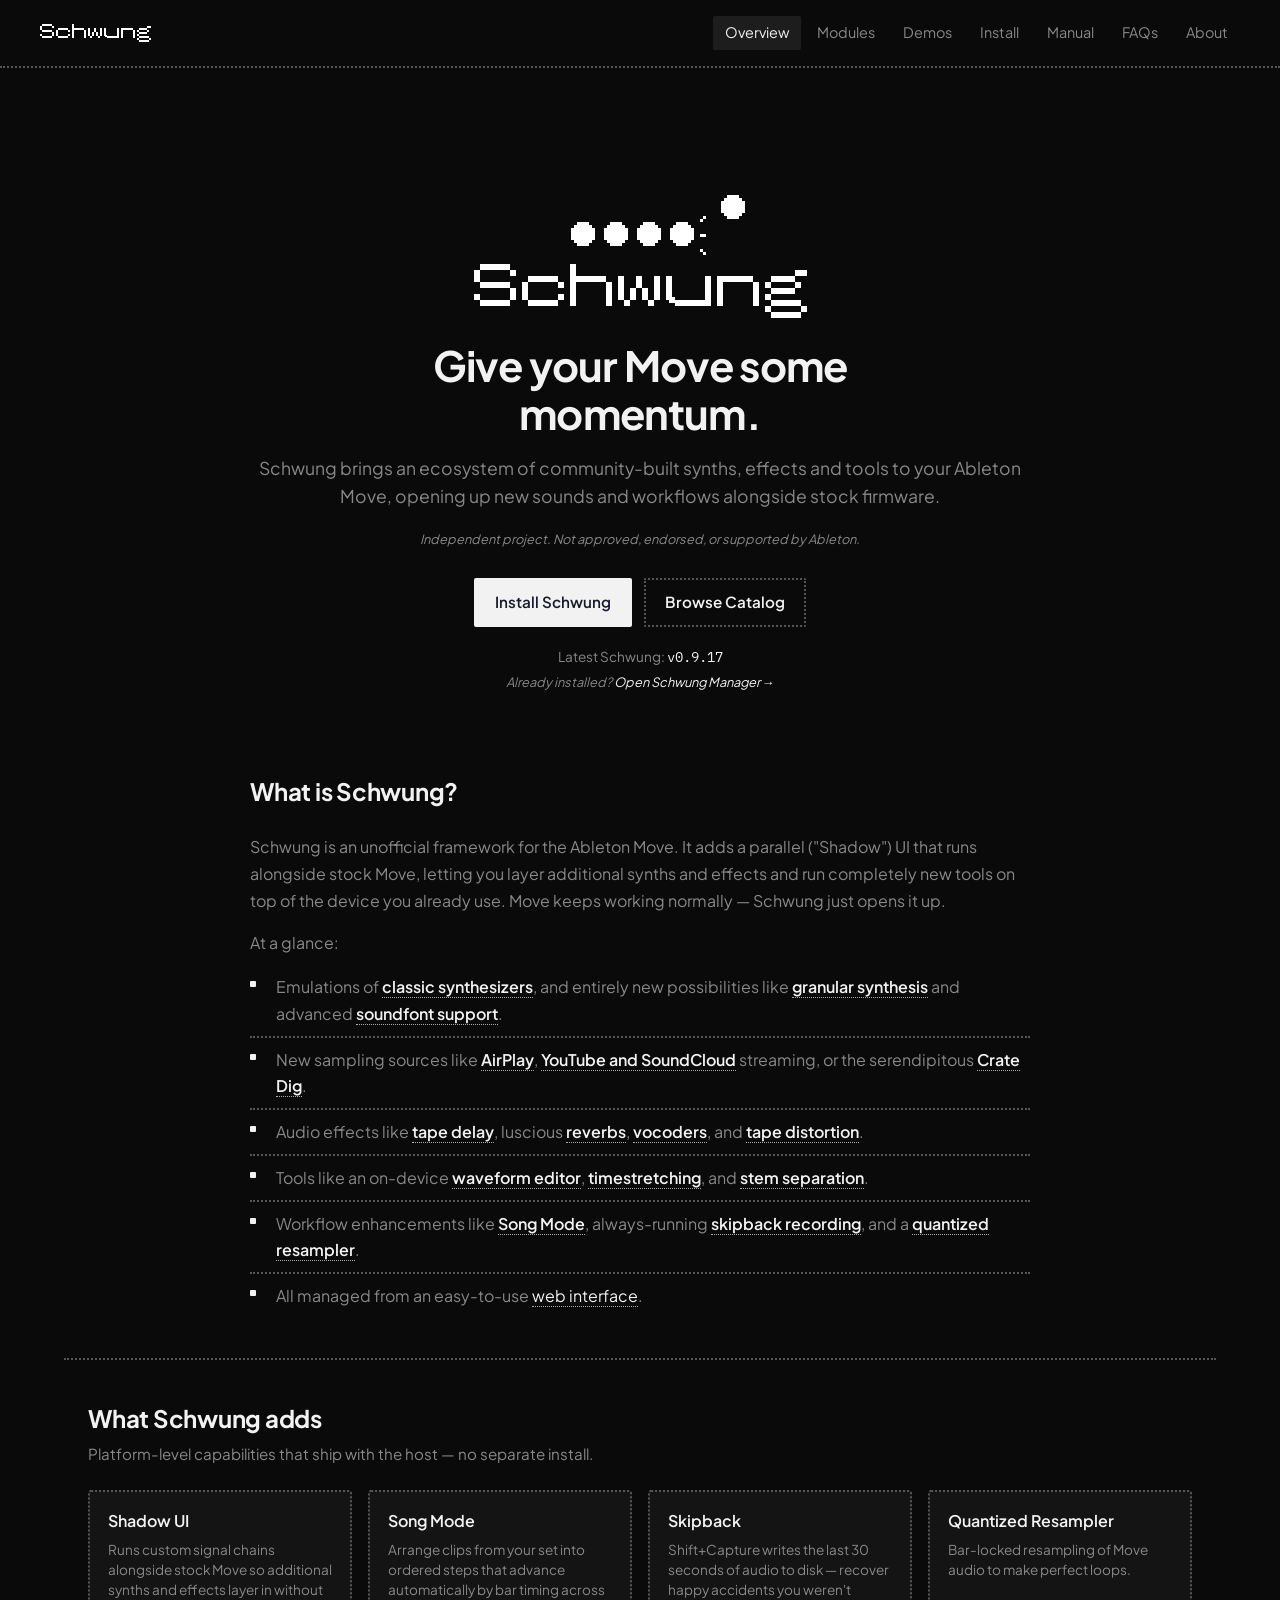
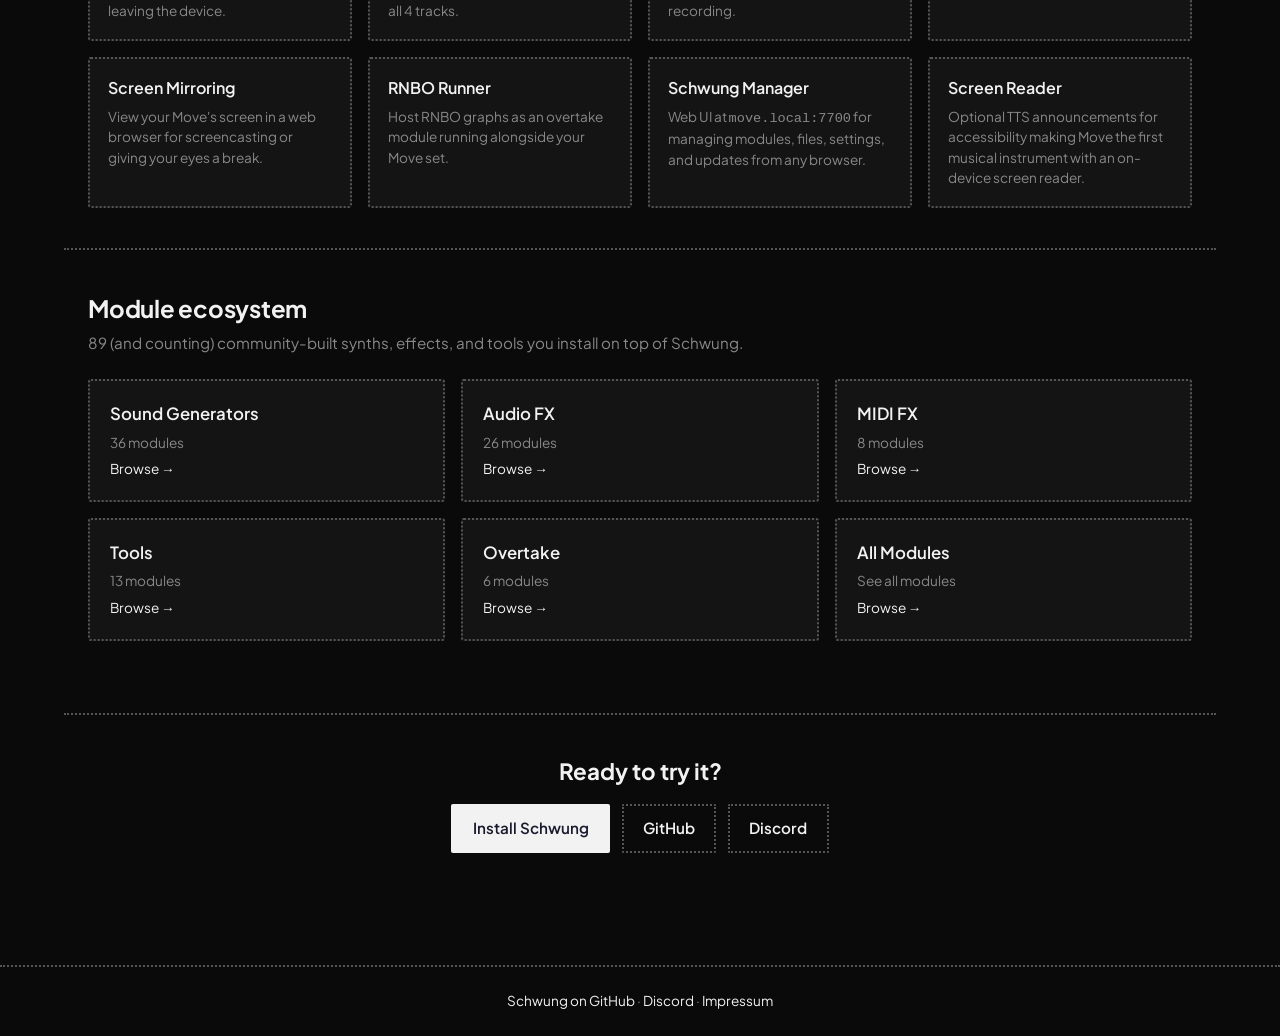
==== commit 312812d7: "Add Impressum (§5 DDG) page and footer links Co-Authored-By: Claude Opus 4.8 (1M context) <noreply@a" ====
--- a/index.html
+++ b/index.html
@@ -167,6 +167,8 @@
             <a href="https://github.com/charlesvestal/schwung" target="_blank" rel="noopener">Schwung on GitHub</a>
             ·
             <a href="https://discord.gg/GHWaZCC9bQ" target="_blank" rel="noopener">Discord</a>
+            ·
+            <a href="impressum.html">Impressum</a>
         </p>
     </footer>
 
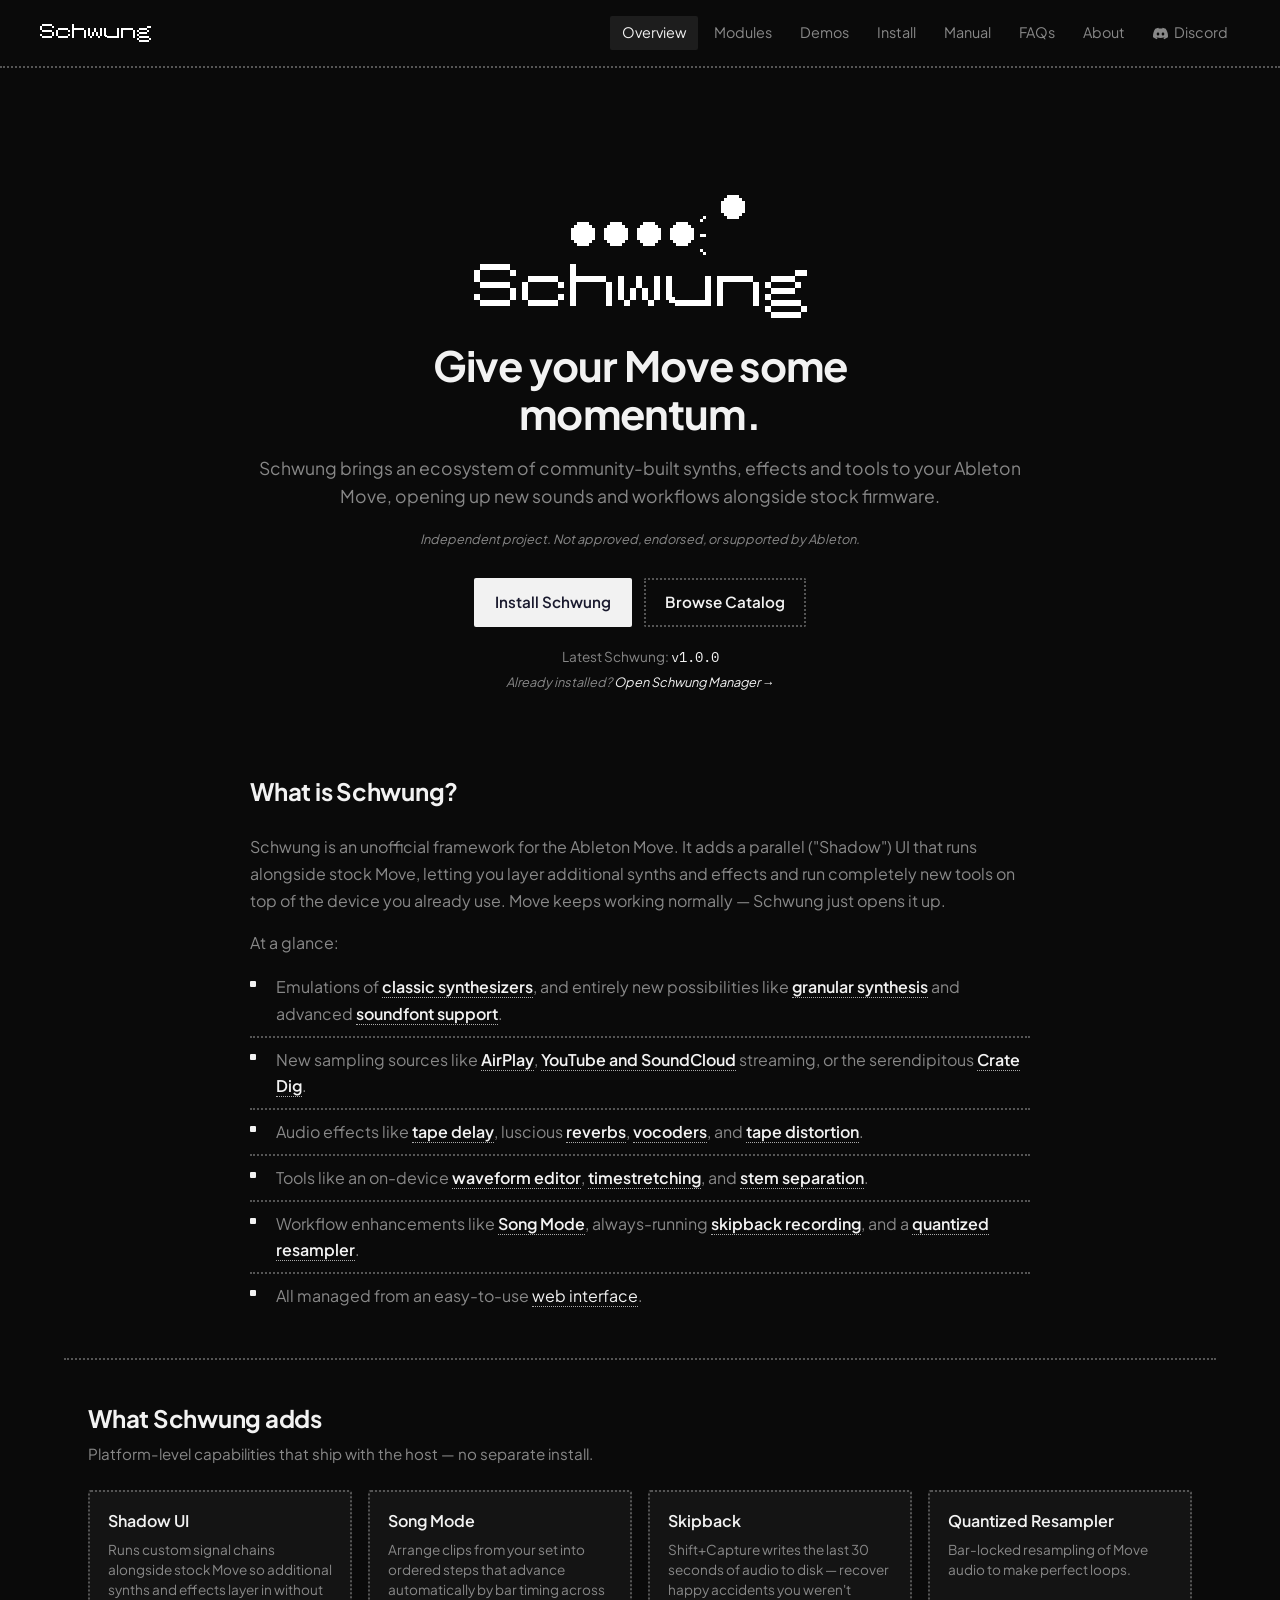
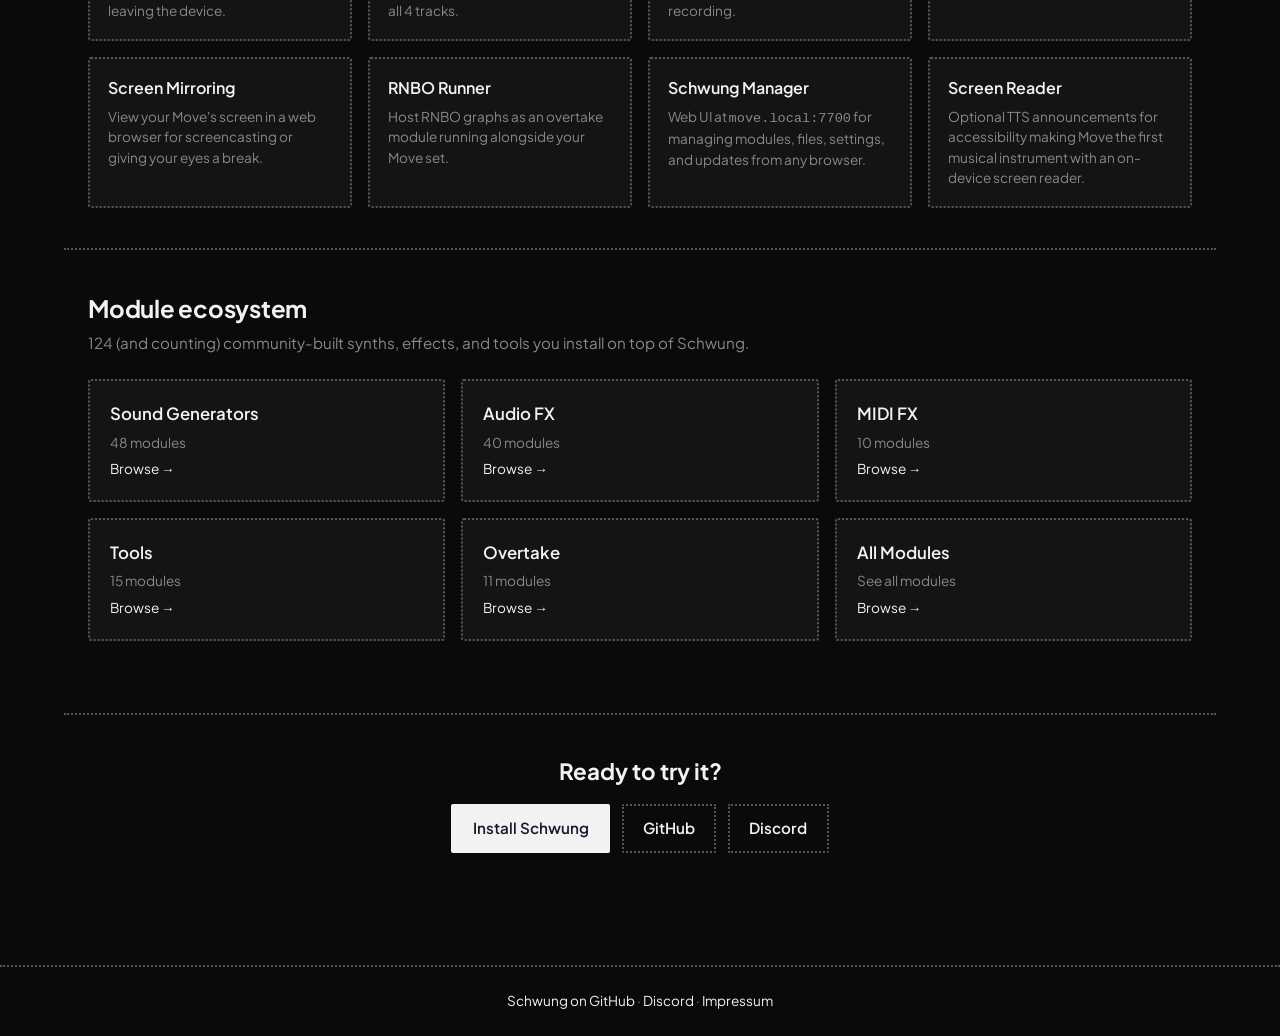
==== commit 9736b40e: "site: add Discord to the header nav Co-Authored-By: Claude Opus 5 (1M context) <noreply@anthropic.co" ====
--- a/index.html
+++ b/index.html
@@ -22,6 +22,10 @@
                 <a class="nav-link" href="manual.html">Manual</a>
                 <a class="nav-link" href="faqs.html">FAQs</a>
                 <a class="nav-link" href="about.html">About</a>
+                <a class="nav-link nav-discord" href="https://discord.gg/GHWaZCC9bQ" target="_blank" rel="noopener">
+                    <svg viewBox="0 0 127.14 96.36" aria-hidden="true" focusable="false"><path fill="currentColor" d="M107.7 8.07A105.15 105.15 0 0 0 81.47 0a72.06 72.06 0 0 0-3.36 6.83 97.68 97.68 0 0 0-29.11 0A72.37 72.37 0 0 0 45.64 0a105.89 105.89 0 0 0-26.25 8.09C2.79 32.65-1.71 56.6.54 80.21a105.73 105.73 0 0 0 32.17 16.15 77.7 77.7 0 0 0 6.89-11.11 68.42 68.42 0 0 1-10.85-5.18c.91-.66 1.8-1.34 2.66-2a75.57 75.57 0 0 0 64.32 0c.87.71 1.76 1.39 2.66 2a68.68 68.68 0 0 1-10.87 5.19 77 77 0 0 0 6.89 11.1 105.25 105.25 0 0 0 32.19-16.14c2.64-27.38-4.51-51.11-18.9-72.15ZM42.45 65.69C36.18 65.69 31 60 31 53s5-12.74 11.43-12.74S54 46 53.89 53s-5.05 12.69-11.44 12.69Zm42.24 0C78.41 65.69 73.25 60 73.25 53s5-12.74 11.44-12.74S96.23 46 96.12 53s-5.04 12.69-11.43 12.69Z"/></svg>
+                    Discord
+                </a>
             </nav>
         </div>
     </header>
--- a/style.css
+++ b/style.css
@@ -186,6 +186,18 @@
     background: rgba(255, 255, 255, 0.08);
 }
 
+.nav-discord {
+    display: inline-flex;
+    align-items: center;
+    gap: 0.35rem;
+}
+
+.nav-discord svg {
+    width: 15px;
+    height: 15px;
+    display: block;
+}
+
 .hero-already-installed {
     margin-top: 0.4rem;
     font-size: 0.8rem;
